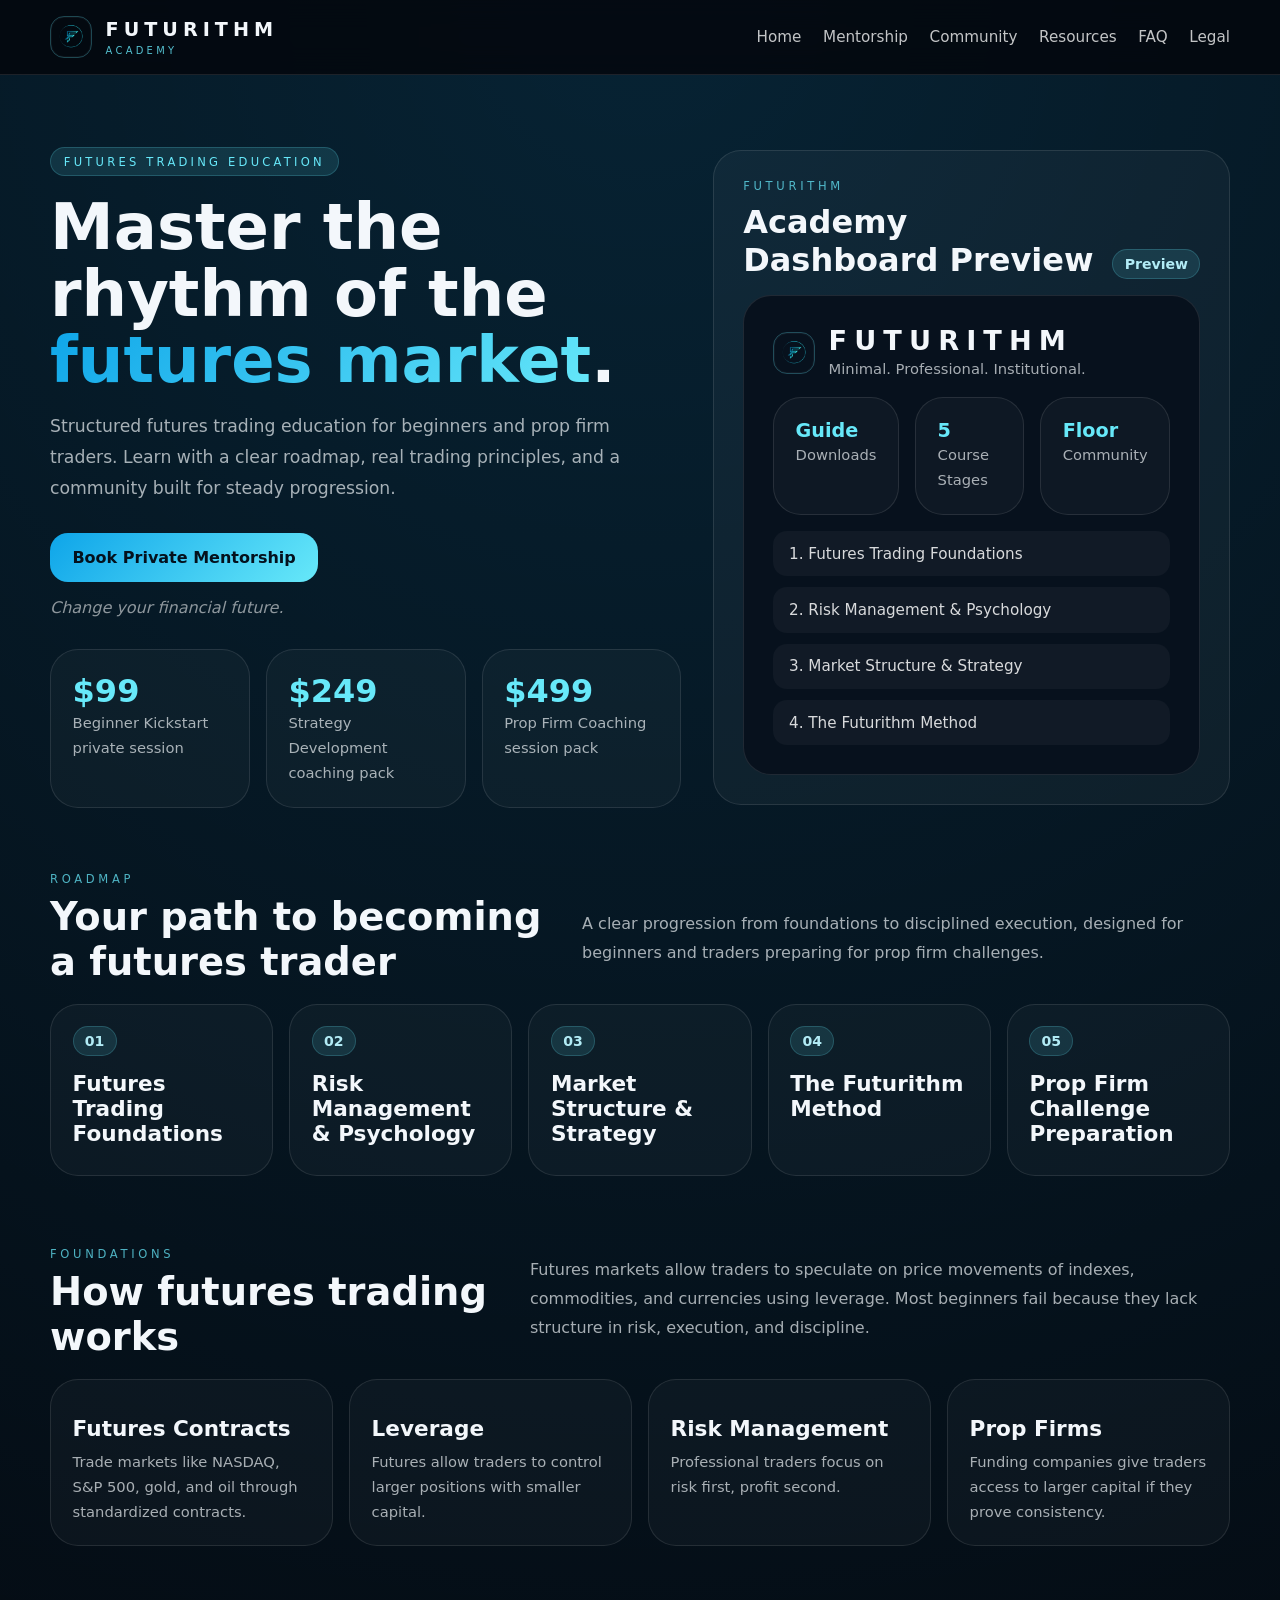
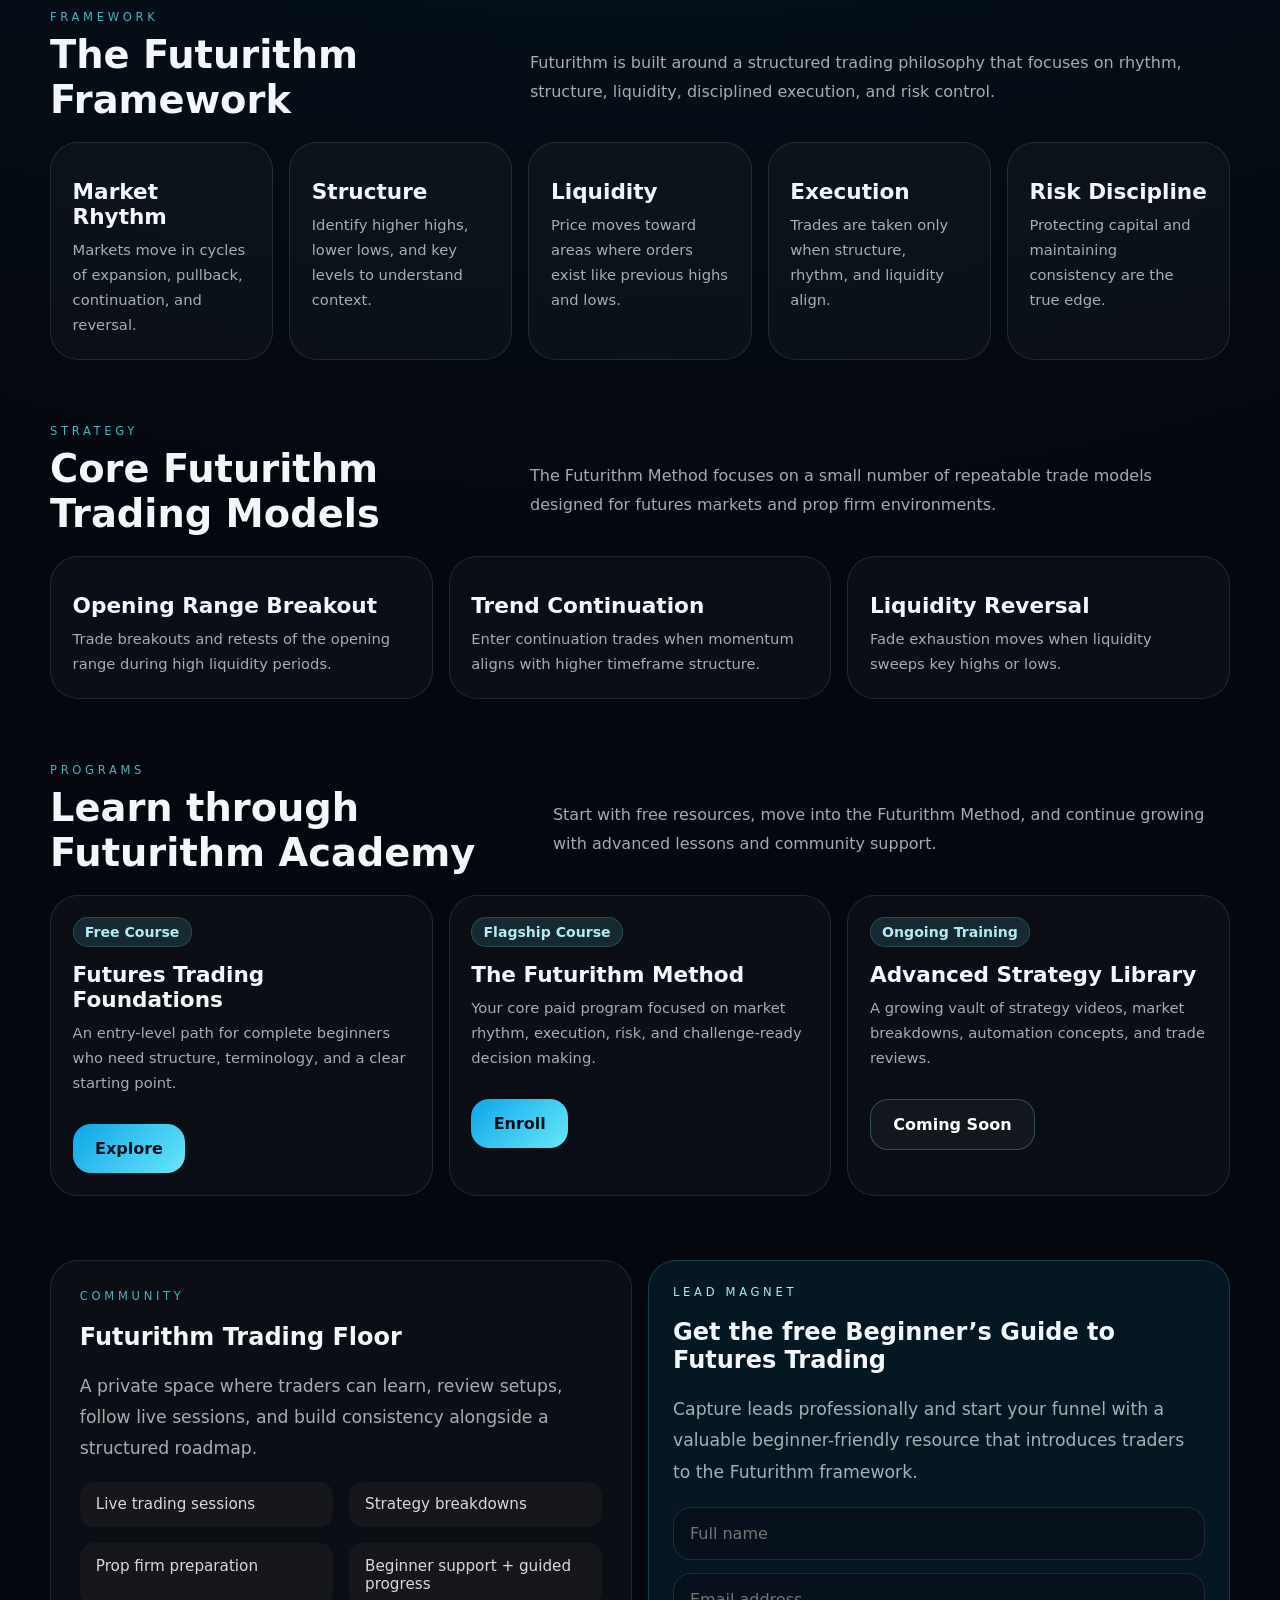
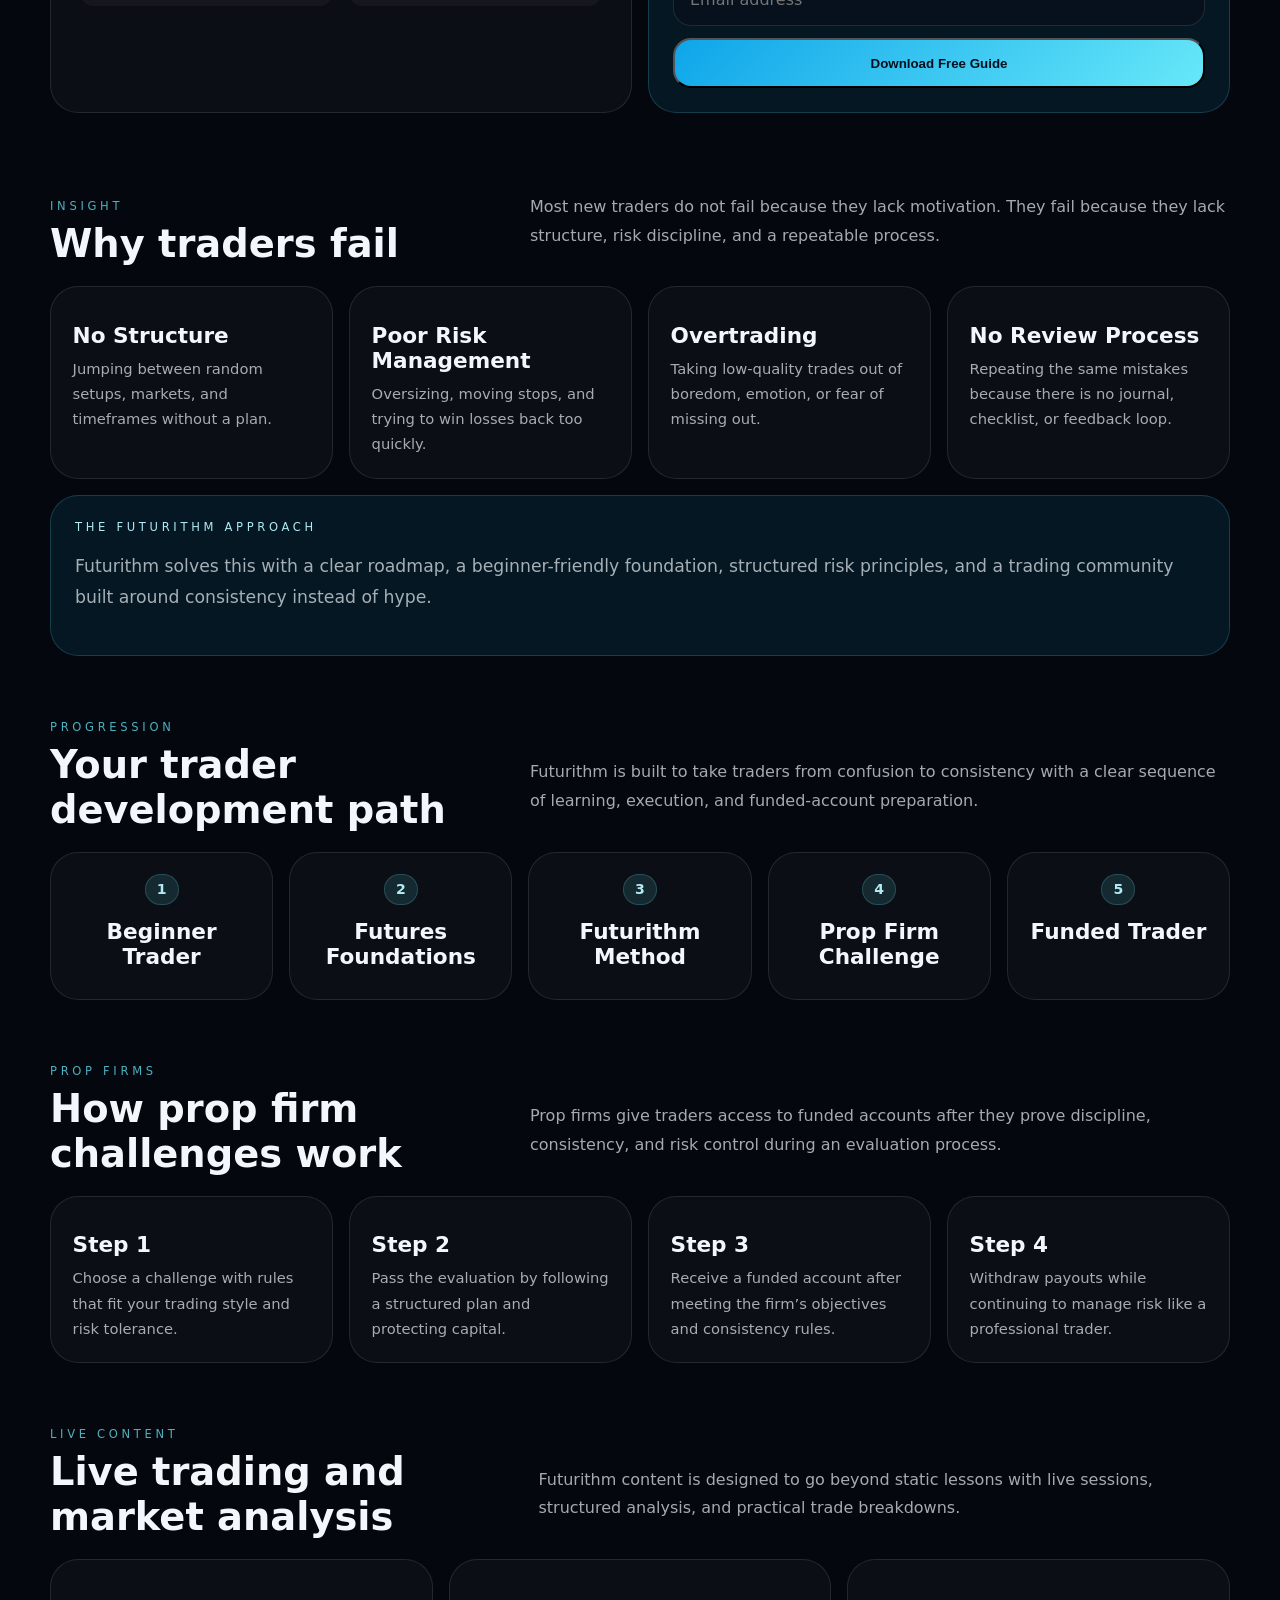
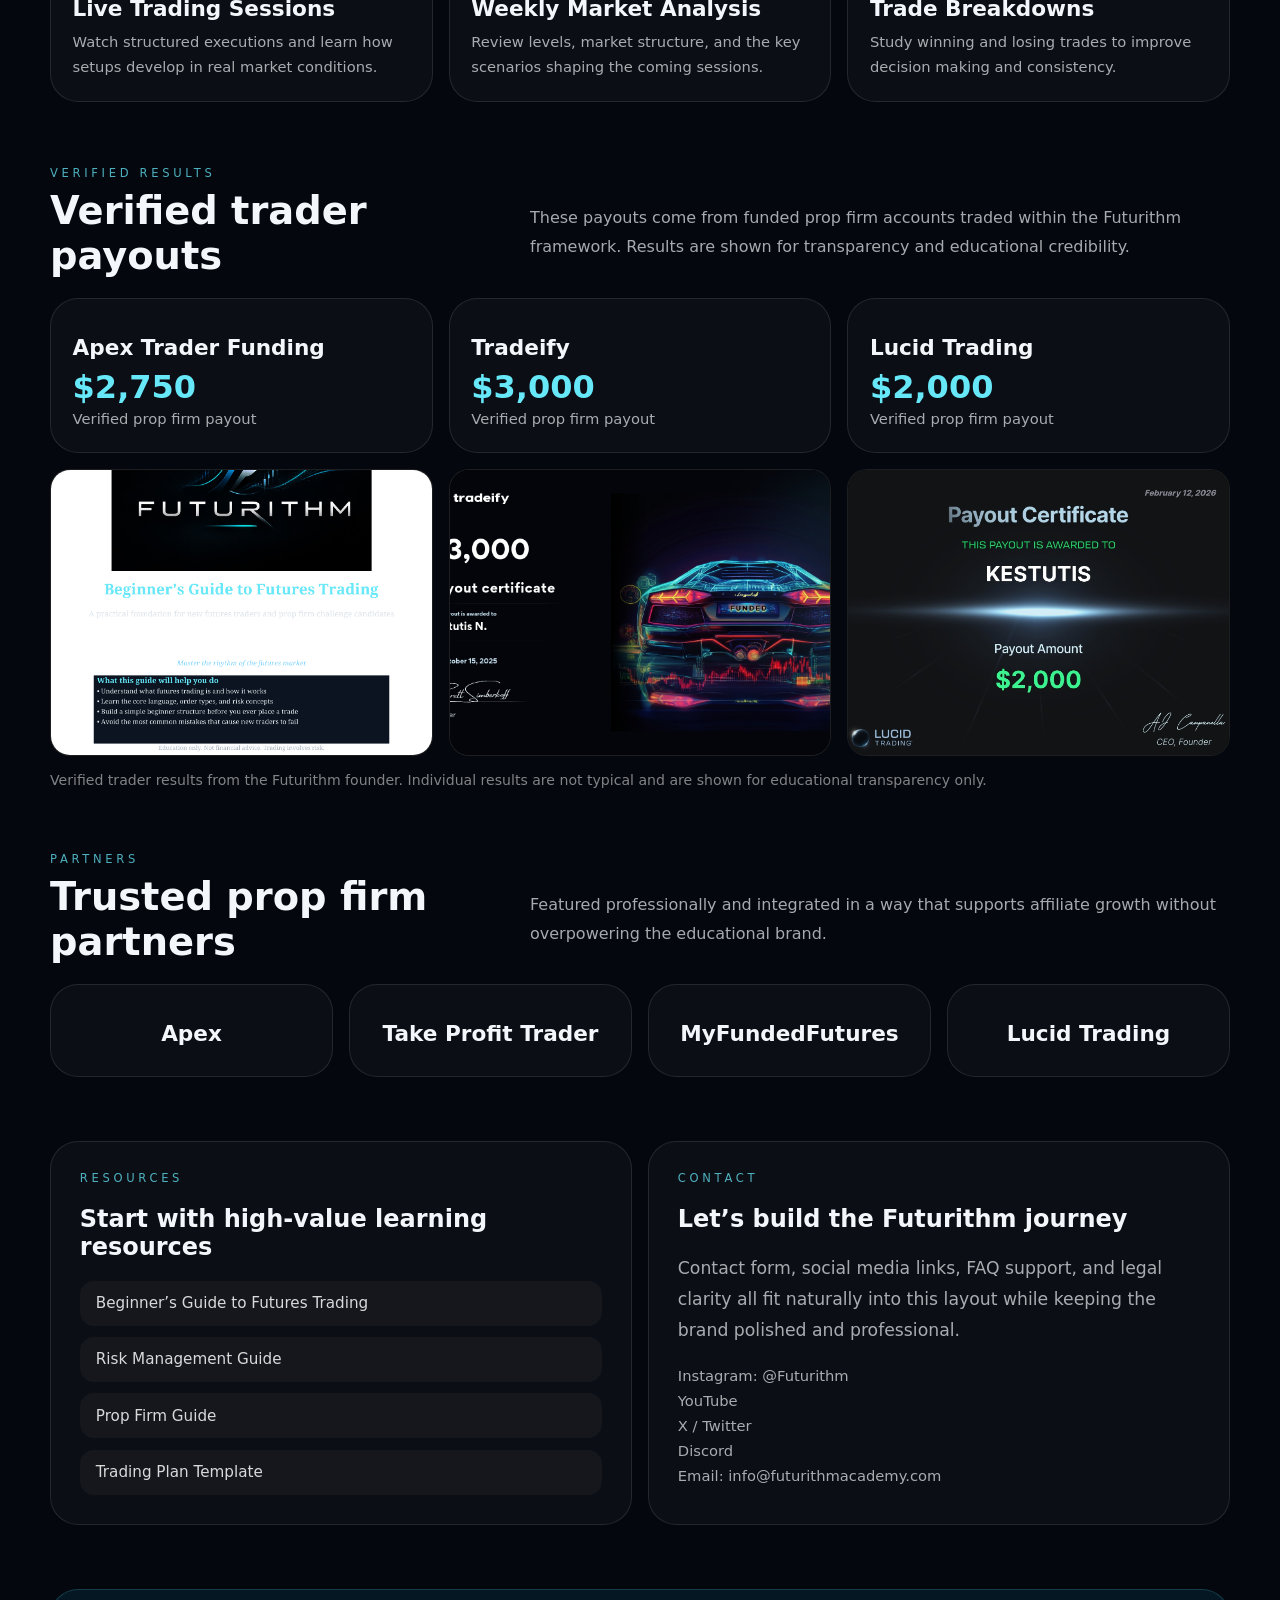
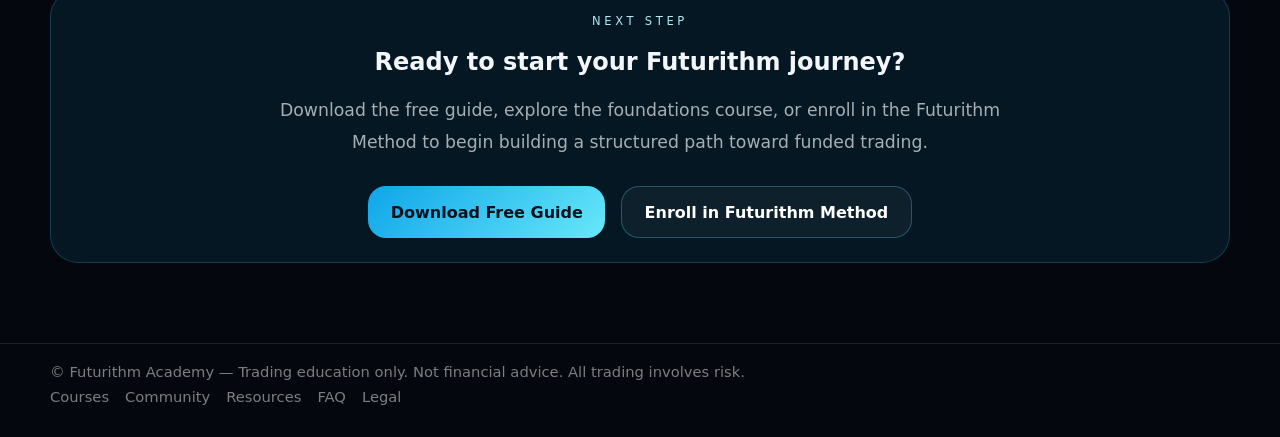
==== index.html @ 8d4c89f1 "Update index.html" ====
<!doctype html>
<html lang="en">
<head>
  <!-- Google tag (gtag.js) -->
<script async src="https://www.googletagmanager.com/gtag/js?id=G-5EB0VHD6L8"></script>
<script>
window.dataLayer = window.dataLayer || [];
function gtag(){dataLayer.push(arguments);}
gtag('js', new Date());

gtag('config', 'G-5EB0VHD6L8');
</script>
  <meta charset="UTF-8" />
  <meta name="viewport" content="width=device-width, initial-scale=1.0" />
  <title>Futurithm Academy</title>
  <meta name="description" content="Futures trading education for beginners and prop firm traders." />
  <link rel="stylesheet" href="css/styles.css" />
</head>
<body>
  <header class="site-header">
    <div class="container header-inner">
      <a class="brand" href="index.html">
        <img class="brand-mark" src="images/futurithm-logo.png" alt="Futurithm Academy logo" />
        <div>
          <div class="brand-title">FUTURITHM</div>
          <div class="brand-sub">Academy</div>
        </div>
      </a>
      <nav class="nav">
        <a href="index.html">Home</a>
        <a href="mentorship.html">Mentorship</a>
        <a href="community.html">Community</a>
        <a href="resources.html">Resources</a>
        <a href="faq.html">FAQ</a>
        <a href="legal.html">Legal</a>
      </nav>
    </div>
  </header>

  <main class="container">
    <section class="hero">
      <div>
        <div class="eyebrow">Futures Trading Education</div>
        <h1>Master the rhythm of the <span class="gradient-text">futures market</span>.</h1>
        <p>Structured futures trading education for beginners and prop firm traders. Learn with a clear roadmap, real trading principles, and a community built for steady progression.</p>
        <div class="hero-actions">
          <a class="btn btn-primary" href="mentorship.html">Book Private Mentorship</a>
        </div>
        <div class="muted-note">Change your financial future.</div>

        <div class="hero-stats">
          <div class="card"><div class="kpi">$99</div><div class="small">Beginner Kickstart private session</div></div>
          <div class="card"><div class="kpi">$249</div><div class="small">Strategy Development coaching pack</div></div>
          <div class="card"><div class="kpi">$499</div><div class="small">Prop Firm Coaching session pack</div></div>
        </div>
      </div>

      <div class="panel dashboard-card">
        <div class="section-header" style="margin-bottom:1rem;">
          <div>
            <div class="label">Futurithm</div>
            <h2 style="font-size:2rem;margin-top:.6rem;">Academy Dashboard Preview</h2>
          </div>
          <div class="pill">Preview</div>
        </div>
        <div class="panel panel-dark">
          <div class="brand" style="margin-bottom:1rem;">
            <img class="brand-mark" src="images/futurithm-logo.png" alt="Futurithm icon" />
            <div>
              <div class="brand-title" style="font-size:1.7rem;">FUTURITHM</div>
              <div class="small">Minimal. Professional. Institutional.</div>
            </div>
          </div>
          <div class="grid-3">
            <div class="card"><div class="kpi" style="font-size:1.2rem;">Guide</div><div class="small">Downloads</div></div>
            <div class="card"><div class="kpi" style="font-size:1.2rem;">5</div><div class="small">Course Stages</div></div>
            <div class="card"><div class="kpi" style="font-size:1.2rem;">Floor</div><div class="small">Community</div></div>
          </div>
          <div class="list">
            <div class="list-item">1. Futures Trading Foundations</div>
            <div class="list-item">2. Risk Management & Psychology</div>
            <div class="list-item">3. Market Structure & Strategy</div>
            <div class="list-item">4. The Futurithm Method</div>
          </div>
        </div>
      </div>
    </section>

    <section class="section">
      <div class="section-header">
        <div>
          <div class="label">Roadmap</div>
          <h2>Your path to becoming a futures trader</h2>
        </div>
        <p>A clear progression from foundations to disciplined execution, designed for beginners and traders preparing for prop firm challenges.</p>
      </div>
      <div class="grid-5">
        <div class="card"><div class="pill">01</div><div class="item-title">Futures Trading Foundations</div></div>
        <div class="card"><div class="pill">02</div><div class="item-title">Risk Management & Psychology</div></div>
        <div class="card"><div class="pill">03</div><div class="item-title">Market Structure & Strategy</div></div>
        <div class="card"><div class="pill">04</div><div class="item-title">The Futurithm Method</div></div>
        <div class="card"><div class="pill">05</div><div class="item-title">Prop Firm Challenge Preparation</div></div>
      </div>
    </section>

    <section class="section">
      <div class="section-header">
        <div><div class="label">Foundations</div><h2>How futures trading works</h2></div>
        <p>Futures markets allow traders to speculate on price movements of indexes, commodities, and currencies using leverage. Most beginners fail because they lack structure in risk, execution, and discipline.</p>
      </div>
      <div class="grid-4">
        <div class="card"><div class="item-title">Futures Contracts</div><div class="small">Trade markets like NASDAQ, S&amp;P 500, gold, and oil through standardized contracts.</div></div>
        <div class="card"><div class="item-title">Leverage</div><div class="small">Futures allow traders to control larger positions with smaller capital.</div></div>
        <div class="card"><div class="item-title">Risk Management</div><div class="small">Professional traders focus on risk first, profit second.</div></div>
        <div class="card"><div class="item-title">Prop Firms</div><div class="small">Funding companies give traders access to larger capital if they prove consistency.</div></div>
      </div>
    </section>

    <section class="section">
      <div class="section-header">
        <div><div class="label">Framework</div><h2>The Futurithm Framework</h2></div>
        <p>Futurithm is built around a structured trading philosophy that focuses on rhythm, structure, liquidity, disciplined execution, and risk control.</p>
      </div>
      <div class="grid-5">
        <div class="card"><div class="item-title">Market Rhythm</div><div class="small">Markets move in cycles of expansion, pullback, continuation, and reversal.</div></div>
        <div class="card"><div class="item-title">Structure</div><div class="small">Identify higher highs, lower lows, and key levels to understand context.</div></div>
        <div class="card"><div class="item-title">Liquidity</div><div class="small">Price moves toward areas where orders exist like previous highs and lows.</div></div>
        <div class="card"><div class="item-title">Execution</div><div class="small">Trades are taken only when structure, rhythm, and liquidity align.</div></div>
        <div class="card"><div class="item-title">Risk Discipline</div><div class="small">Protecting capital and maintaining consistency are the true edge.</div></div>
      </div>
    </section>

    <section class="section">
      <div class="section-header">
        <div><div class="label">Strategy</div><h2>Core Futurithm Trading Models</h2></div>
        <p>The Futurithm Method focuses on a small number of repeatable trade models designed for futures markets and prop firm environments.</p>
      </div>
      <div class="grid-3">
        <div class="card"><div class="item-title">Opening Range Breakout</div><div class="small">Trade breakouts and retests of the opening range during high liquidity periods.</div></div>
        <div class="card"><div class="item-title">Trend Continuation</div><div class="small">Enter continuation trades when momentum aligns with higher timeframe structure.</div></div>
        <div class="card"><div class="item-title">Liquidity Reversal</div><div class="small">Fade exhaustion moves when liquidity sweeps key highs or lows.</div></div>
      </div>
    </section>

    <section class="section">
      <div class="section-header">
        <div><div class="label">Programs</div><h2>Learn through Futurithm Academy</h2></div>
        <p>Start with free resources, move into the Futurithm Method, and continue growing with advanced lessons and community support.</p>
      </div>
      <div class="grid-3">
        <div class="card"><div class="pill">Free Course</div><div class="item-title">Futures Trading Foundations</div><div class="small">An entry-level path for complete beginners who need structure, terminology, and a clear starting point.</div><div class="button-row"><a class="btn btn-primary" href="courses.html">Explore</a></div></div>
        <div class="card"><div class="pill">Flagship Course</div><div class="item-title">The Futurithm Method</div><div class="small">Your core paid program focused on market rhythm, execution, risk, and challenge-ready decision making.</div><div class="button-row"><a class="btn btn-primary" href="courses.html#enroll">Enroll</a></div></div>
        <div class="card"><div class="pill">Ongoing Training</div><div class="item-title">Advanced Strategy Library</div><div class="small">A growing vault of strategy videos, market breakdowns, automation concepts, and trade reviews.</div><div class="button-row"><a class="btn btn-secondary" href="courses.html">Coming Soon</a></div></div>
      </div>
    </section>

    <section class="section">
      <div class="grid-2">
        <div class="panel">
          <div class="label">Community</div>
          <h2>Futurithm Trading Floor</h2>
          <p class="section-lead">A private space where traders can learn, review setups, follow live sessions, and build consistency alongside a structured roadmap.</p>
          <div class="grid-2">
            <div class="list-item">Live trading sessions</div>
            <div class="list-item">Strategy breakdowns</div>
            <div class="list-item">Prop firm preparation</div>
            <div class="list-item">Beginner support + guided progress</div>
          </div>
        </div>
        <div class="split-highlight" id="free-guide">
          <div class="label" style="color:rgba(186,246,255,.95)">Lead Magnet</div>
          <h2>Get the free Beginner’s Guide to Futures Trading</h2>
          <p class="section-lead">Capture leads professionally and start your funnel with a valuable beginner-friendly resource that introduces traders to the Futurithm framework.</p>
          <form class="form" name="free-guide" method="POST" data-netlify="true" action="thank-you.html">
            <input type="hidden" name="form-name" value="free-guide" />
            <input class="input" type="text" name="fullName" placeholder="Full name" required />
            <input class="input" type="email" name="email" placeholder="Email address" required />
            <button class="btn btn-primary" type="submit">Download Free Guide</button>
          </form>
        </div>
      </div>
    </section>

    <section class="section">
      <div class="section-header">
        <div><div class="label">Insight</div><h2>Why traders fail</h2></div>
        <p>Most new traders do not fail because they lack motivation. They fail because they lack structure, risk discipline, and a repeatable process.</p>
      </div>
      <div class="grid-4">
        <div class="card"><div class="item-title">No Structure</div><div class="small">Jumping between random setups, markets, and timeframes without a plan.</div></div>
        <div class="card"><div class="item-title">Poor Risk Management</div><div class="small">Oversizing, moving stops, and trying to win losses back too quickly.</div></div>
        <div class="card"><div class="item-title">Overtrading</div><div class="small">Taking low-quality trades out of boredom, emotion, or fear of missing out.</div></div>
        <div class="card"><div class="item-title">No Review Process</div><div class="small">Repeating the same mistakes because there is no journal, checklist, or feedback loop.</div></div>
      </div>
      <div class="split-highlight" style="margin-top:1rem;">
        <div class="label" style="color:rgba(186,246,255,.95)">The Futurithm Approach</div>
        <p class="section-lead">Futurithm solves this with a clear roadmap, a beginner-friendly foundation, structured risk principles, and a trading community built around consistency instead of hype.</p>
      </div>
    </section>

    <section class="section">
      <div class="section-header">
        <div><div class="label">Progression</div><h2>Your trader development path</h2></div>
        <p>Futurithm is built to take traders from confusion to consistency with a clear sequence of learning, execution, and funded-account preparation.</p>
      </div>
      <div class="grid-5">
        <div class="card center"><div class="pill">1</div><div class="item-title">Beginner Trader</div></div>
        <div class="card center"><div class="pill">2</div><div class="item-title">Futures Foundations</div></div>
        <div class="card center"><div class="pill">3</div><div class="item-title">Futurithm Method</div></div>
        <div class="card center"><div class="pill">4</div><div class="item-title">Prop Firm Challenge</div></div>
        <div class="card center"><div class="pill">5</div><div class="item-title">Funded Trader</div></div>
      </div>
    </section>

    <section class="section">
      <div class="section-header">
        <div><div class="label">Prop Firms</div><h2>How prop firm challenges work</h2></div>
        <p>Prop firms give traders access to funded accounts after they prove discipline, consistency, and risk control during an evaluation process.</p>
      </div>
      <div class="grid-4">
        <div class="card"><div class="item-title">Step 1</div><div class="small">Choose a challenge with rules that fit your trading style and risk tolerance.</div></div>
        <div class="card"><div class="item-title">Step 2</div><div class="small">Pass the evaluation by following a structured plan and protecting capital.</div></div>
        <div class="card"><div class="item-title">Step 3</div><div class="small">Receive a funded account after meeting the firm’s objectives and consistency rules.</div></div>
        <div class="card"><div class="item-title">Step 4</div><div class="small">Withdraw payouts while continuing to manage risk like a professional trader.</div></div>
      </div>
    </section>

    <section class="section">
      <div class="section-header">
        <div><div class="label">Live Content</div><h2>Live trading and market analysis</h2></div>
        <p>Futurithm content is designed to go beyond static lessons with live sessions, structured analysis, and practical trade breakdowns.</p>
      </div>
      <div class="grid-3">
        <div class="card"><div class="item-title">Live Trading Sessions</div><div class="small">Watch structured executions and learn how setups develop in real market conditions.</div></div>
        <div class="card"><div class="item-title">Weekly Market Analysis</div><div class="small">Review levels, market structure, and the key scenarios shaping the coming sessions.</div></div>
        <div class="card"><div class="item-title">Trade Breakdowns</div><div class="small">Study winning and losing trades to improve decision making and consistency.</div></div>
      </div>
    </section>

    <section class="section">
      <div class="section-header">
        <div><div class="label">Verified Results</div><h2>Verified trader payouts</h2></div>
        <p>These payouts come from funded prop firm accounts traded within the Futurithm framework. Results are shown for transparency and educational credibility.</p>
      </div>
      <div class="grid-3">
        <div class="card"><div class="item-title">Apex Trader Funding</div><div class="kpi">$2,750</div><div class="small">Verified prop firm payout</div></div>
        <div class="card"><div class="item-title">Tradeify</div><div class="kpi">$3,000</div><div class="small">Verified prop firm payout</div></div>
        <div class="card"><div class="item-title">Lucid Trading</div><div class="kpi">$2,000</div><div class="small">Verified prop firm payout</div></div>
      </div>
      <div class="payout-gallery">
        <img src="images/payouts/apex-2750.png" alt="Apex payout certificate" />
        <img src="images/payouts/tradeify-3000.png" alt="Tradeify payout certificate" />
        <img src="images/payouts/lucid-2000-a.jpg" alt="Lucid payout certificate" />
      </div>
      <div class="notice">Verified trader results from the Futurithm founder. Individual results are not typical and are shown for educational transparency only.</div>
    </section>

    <section class="section">
      <div class="section-header">
        <div><div class="label">Partners</div><h2>Trusted prop firm partners</h2></div>
        <p>Featured professionally and integrated in a way that supports affiliate growth without overpowering the educational brand.</p>
      </div>
      <div class="grid-4">
        <div class="card center"><div class="item-title">Apex</div></div>
        <div class="card center"><div class="item-title">Take Profit Trader</div></div>
        <div class="card center"><div class="item-title">MyFundedFutures</div></div>
        <div class="card center"><div class="item-title">Lucid Trading</div></div>
      </div>
    </section>

    <section class="section">
      <div class="grid-2">
        <div class="panel">
          <div class="label">Resources</div>
          <h2>Start with high-value learning resources</h2>
          <div class="list">
            <a class="list-item" href="downloads/Futurithm_Beginners_Guide.pdf" target="_blank">Beginner’s Guide to Futures Trading</a>
            <div class="list-item">Risk Management Guide</div>
            <div class="list-item">Prop Firm Guide</div>
            <div class="list-item">Trading Plan Template</div>
          </div>
        </div>
        <div class="panel" id="contact">
          <div class="label">Contact</div>
          <h2>Let’s build the Futurithm journey</h2>
          <p class="section-lead">Contact form, social media links, FAQ support, and legal clarity all fit naturally into this layout while keeping the brand polished and professional.</p>
          <div class="small">Instagram: @Futurithm</div>
          <div class="small">YouTube</div>
          <div class="small">X / Twitter</div>
          <div class="small">Discord</div>
          <div class="small">Email: <a href="mailto:info@futurithmacademy.com">info@futurithmacademy.com</a></div>
        </div>
      </div>
    </section>

    <section class="section">
      <div class="split-highlight center">
        <div class="label" style="color:rgba(186,246,255,.95)">Next Step</div>
        <h2>Ready to start your Futurithm journey?</h2>
        <p class="section-lead" style="max-width:760px;margin:0.8rem auto 0;">Download the free guide, explore the foundations course, or enroll in the Futurithm Method to begin building a structured path toward funded trading.</p>
        <div class="button-row" style="justify-content:center;">
          <a class="btn btn-primary" href="#free-guide">Download Free Guide</a>
          <a class="btn btn-secondary" href="courses.html#enroll">Enroll in Futurithm Method</a>
        </div>
      </div>
    </section>
  </main>

  <footer class="footer">
    <div class="container">
      <div>© Futurithm Academy — Trading education only. Not financial advice. All trading involves risk.</div>
      <div class="footer-links">
        <a href="courses.html">Courses</a>
        <a href="community.html">Community</a>
        <a href="resources.html">Resources</a>
        <a href="faq.html">FAQ</a>
        <a href="legal.html">Legal</a>
      </div>
    </div>
  </footer>
</body>
</html>
---- css/styles.css ----
:root {
  --bg: #04070d;
  --panel: #0a0f18;
  --panel-2: #07111d;
  --text: #f3f7fb;
  --muted: rgba(243, 247, 251, 0.68);
  --line: rgba(255,255,255,0.1);
  --cyan: #67e8f9;
  --blue: #0ea5e9;
  --cyan-soft: rgba(103,232,249,0.12);
  --gradient: linear-gradient(135deg, #0ea5e9, #67e8f9);
  --max: 1180px;
}
* { box-sizing: border-box; }
html { scroll-behavior: smooth; }
body {
  margin: 0;
  font-family: Inter, ui-sans-serif, system-ui, -apple-system, BlinkMacSystemFont, "Segoe UI", sans-serif;
  background: radial-gradient(circle at top, rgba(21,181,255,0.16), transparent 32%), var(--bg);
  color: var(--text);
}
a { color: inherit; text-decoration: none; }
img { max-width: 100%; display: block; }
.container { width: min(var(--max), calc(100% - 2rem)); margin: 0 auto; }
.site-header {
  position: sticky; top: 0; z-index: 50;
  border-bottom: 1px solid var(--line);
  backdrop-filter: blur(14px);
  background: rgba(4,7,13,0.84);
}
.header-inner {
  display: flex; justify-content: space-between; align-items: center;
  padding: 1rem 0;
  gap: 1rem;
}
.brand { display: flex; align-items: center; gap: 0.85rem; }
.brand-mark {
  width: 42px; height: 42px; border-radius: 14px; object-fit: cover;
  border: 1px solid rgba(103,232,249,0.28);
  box-shadow: 0 0 0 1px rgba(255,255,255,0.04) inset;
}
.brand-title { font-size: 1.2rem; font-weight: 800; letter-spacing: 0.26em; }
.brand-sub { font-size: 0.62rem; color: rgba(103,232,249,0.82); text-transform: uppercase; letter-spacing: 0.33em; margin-top: 0.2rem; }
.nav { display: flex; gap: 1.35rem; flex-wrap: wrap; }
.nav a { color: rgba(255,255,255,0.76); font-size: 0.95rem; }
.nav a:hover { color: white; }
.hero {
  display: grid; grid-template-columns: 1.1fr 0.9fr; gap: 2rem;
  align-items: center; padding: 4.5rem 0 3rem;
}
.eyebrow {
  display: inline-flex; padding: 0.42rem 0.8rem; border-radius: 999px;
  border: 1px solid rgba(103,232,249,0.2);
  background: var(--cyan-soft); color: var(--cyan);
  font-size: 0.72rem; text-transform: uppercase; letter-spacing: 0.28em;
}
.hero h1, .page-hero h1 { font-size: clamp(2.5rem, 5vw, 4.5rem); line-height: 1.04; margin: 1.1rem 0 0.9rem; }
.hero p, .page-hero p, .section-lead { color: var(--muted); font-size: 1.08rem; line-height: 1.8; }
.gradient-text { background: var(--gradient); -webkit-background-clip: text; background-clip: text; color: transparent; }
.hero-actions, .cta-row, .button-row { display: flex; gap: 1rem; flex-wrap: wrap; margin-top: 1.8rem; }
.btn {
  display: inline-flex; align-items: center; justify-content: center;
  padding: 0.95rem 1.4rem; border-radius: 18px; font-weight: 700;
  transition: transform .18s ease, border-color .18s ease, background .18s ease;
}
.btn:hover { transform: translateY(-1px); }
.btn-primary { background: var(--gradient); color: #04111d; }
.btn-secondary { border: 1px solid rgba(103,232,249,0.28); background: rgba(255,255,255,0.04); color: white; }
.muted-note { margin-top: 1rem; color: rgba(255,255,255,0.55); font-style: italic; }
.hero-stats, .three-grid, .card-grid, .grid-2, .grid-3, .grid-4, .grid-5 { display: grid; gap: 1rem; }
.hero-stats { grid-template-columns: repeat(3, 1fr); margin-top: 2rem; }
.panel, .card, .info-box {
  border: 1px solid var(--line); background: rgba(255,255,255,0.03);
  border-radius: 28px;
}
.card, .info-box { padding: 1.35rem; }
.panel { padding: 1.8rem; }
.dashboard-card { background: rgba(255,255,255,0.04); }
.panel-dark { background: var(--panel-2); }
.label { font-size: 0.72rem; text-transform: uppercase; letter-spacing: 0.32em; color: rgba(103,232,249,0.75); }
.section { padding: 1rem 0 3rem; }
.section-header { display: flex; gap: 1rem; align-items: end; justify-content: space-between; margin-bottom: 1.25rem; }
.section-header h2 { margin: 0.5rem 0 0; font-size: clamp(2rem, 3vw, 3rem); }
.section-header p { max-width: 700px; color: var(--muted); line-height: 1.8; }
.grid-2 { grid-template-columns: repeat(2, 1fr); }
.grid-3 { grid-template-columns: repeat(3, 1fr); }
.grid-4 { grid-template-columns: repeat(4, 1fr); }
.grid-5 { grid-template-columns: repeat(5, 1fr); }
.price-badge, .pill {
  display: inline-flex; border-radius: 999px; padding: 0.38rem 0.7rem;
  border: 1px solid rgba(103,232,249,0.2); background: rgba(103,232,249,0.12);
  color: rgba(186, 246, 255, 0.95); font-weight: 700; font-size: 0.88rem;
}
.item-title { font-size: 1.35rem; font-weight: 700; margin: 0.9rem 0 0.5rem; }
.small { font-size: 0.92rem; color: var(--muted); line-height: 1.7; }
.list { display: grid; gap: 0.7rem; margin-top: 1rem; }
.list-item {
  padding: 0.85rem 1rem; border-radius: 14px; background: rgba(255,255,255,0.04);
  color: rgba(255,255,255,0.84); font-size: 0.95rem;
}
.split-highlight {
  border: 1px solid rgba(103,232,249,0.18); background: rgba(14,165,233,0.10);
  border-radius: 28px; padding: 1.5rem;
}
.form {
  display: grid; gap: 0.8rem; margin-top: 1.2rem;
}
.input, .textarea {
  width: 100%; border: 1px solid var(--line); border-radius: 18px;
  background: var(--panel-2); color: white; padding: 1rem 1rem;
  font: inherit;
}
.textarea { min-height: 150px; resize: vertical; }
.kpi { font-size: 2rem; font-weight: 800; color: var(--cyan); }
.center { text-align: center; }
.payout-gallery { display: grid; grid-template-columns: repeat(3, 1fr); gap: 1rem; margin-top: 1rem; }
.payout-gallery img { width: 100%; border-radius: 20px; border: 1px solid var(--line); background: #020407; aspect-ratio: 4/3; object-fit: cover; }
.footer {
  border-top: 1px solid var(--line); padding: 1.2rem 0 2rem; margin-top: 2rem;
  color: rgba(255,255,255,0.48); font-size: 0.92rem;
}
.footer-links { display: flex; gap: 1rem; flex-wrap: wrap; margin-top: 0.5rem; }
.page-hero { padding: 4rem 0 2.2rem; display: grid; grid-template-columns: 1.05fr 0.95fr; gap: 2rem; align-items: center; }
.notice { color: rgba(255,255,255,0.5); font-size: 0.88rem; margin-top: 1rem; }
.table-like { display: grid; gap: 0.75rem; margin-top: 1rem; }
.row { display: flex; justify-content: space-between; gap: 1rem; background: var(--panel-2); border-radius: 14px; padding: 0.9rem 1rem; }
.row code { color: var(--cyan); }
@media (max-width: 980px) {
  .hero, .page-hero { grid-template-columns: 1fr; }
  .grid-5, .grid-4, .grid-3, .grid-2, .hero-stats, .payout-gallery { grid-template-columns: 1fr 1fr; }
  .section-header { flex-direction: column; align-items: start; }
}
@media (max-width: 700px) {
  .nav { display: none; }
  .grid-5, .grid-4, .grid-3, .grid-2, .hero-stats, .payout-gallery { grid-template-columns: 1fr; }
  .container { width: min(var(--max), calc(100% - 1.2rem)); }
  .header-inner { padding: 0.85rem 0; }
  .hero, .page-hero { padding-top: 3rem; }
}
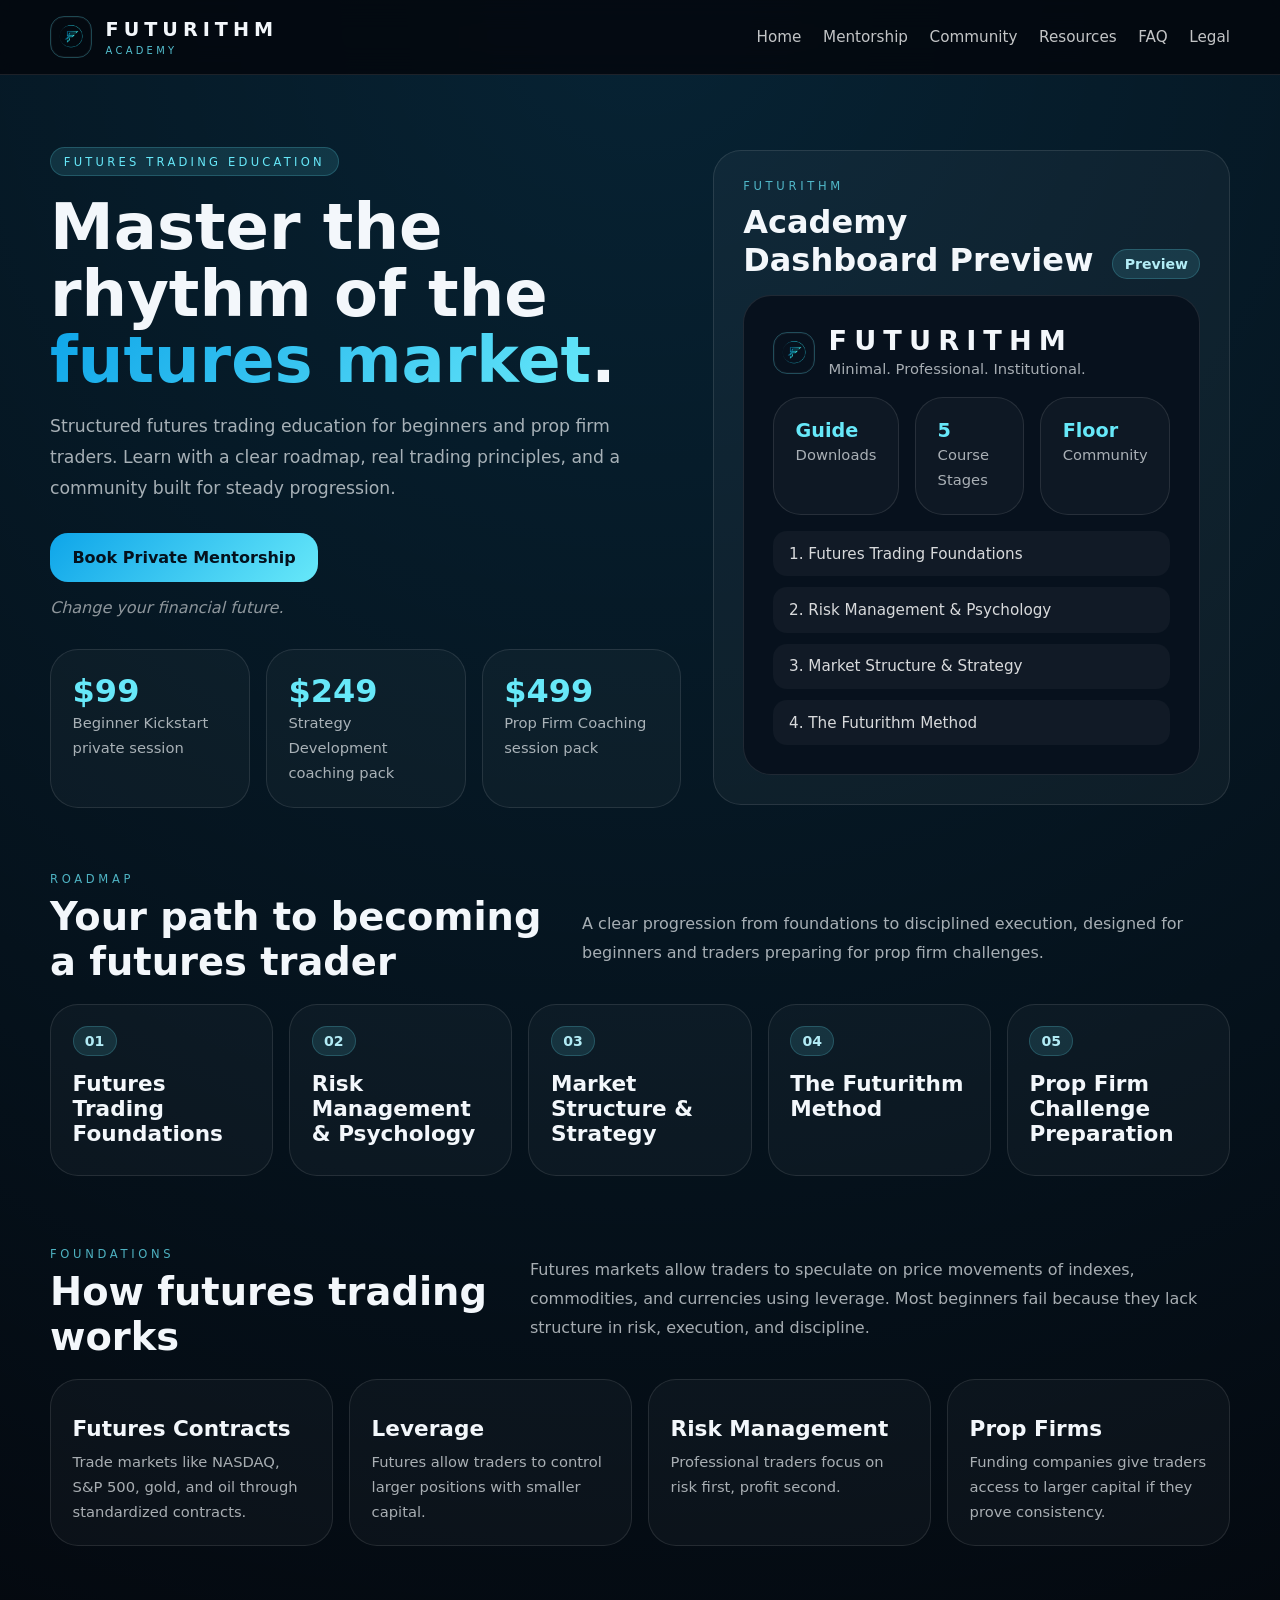
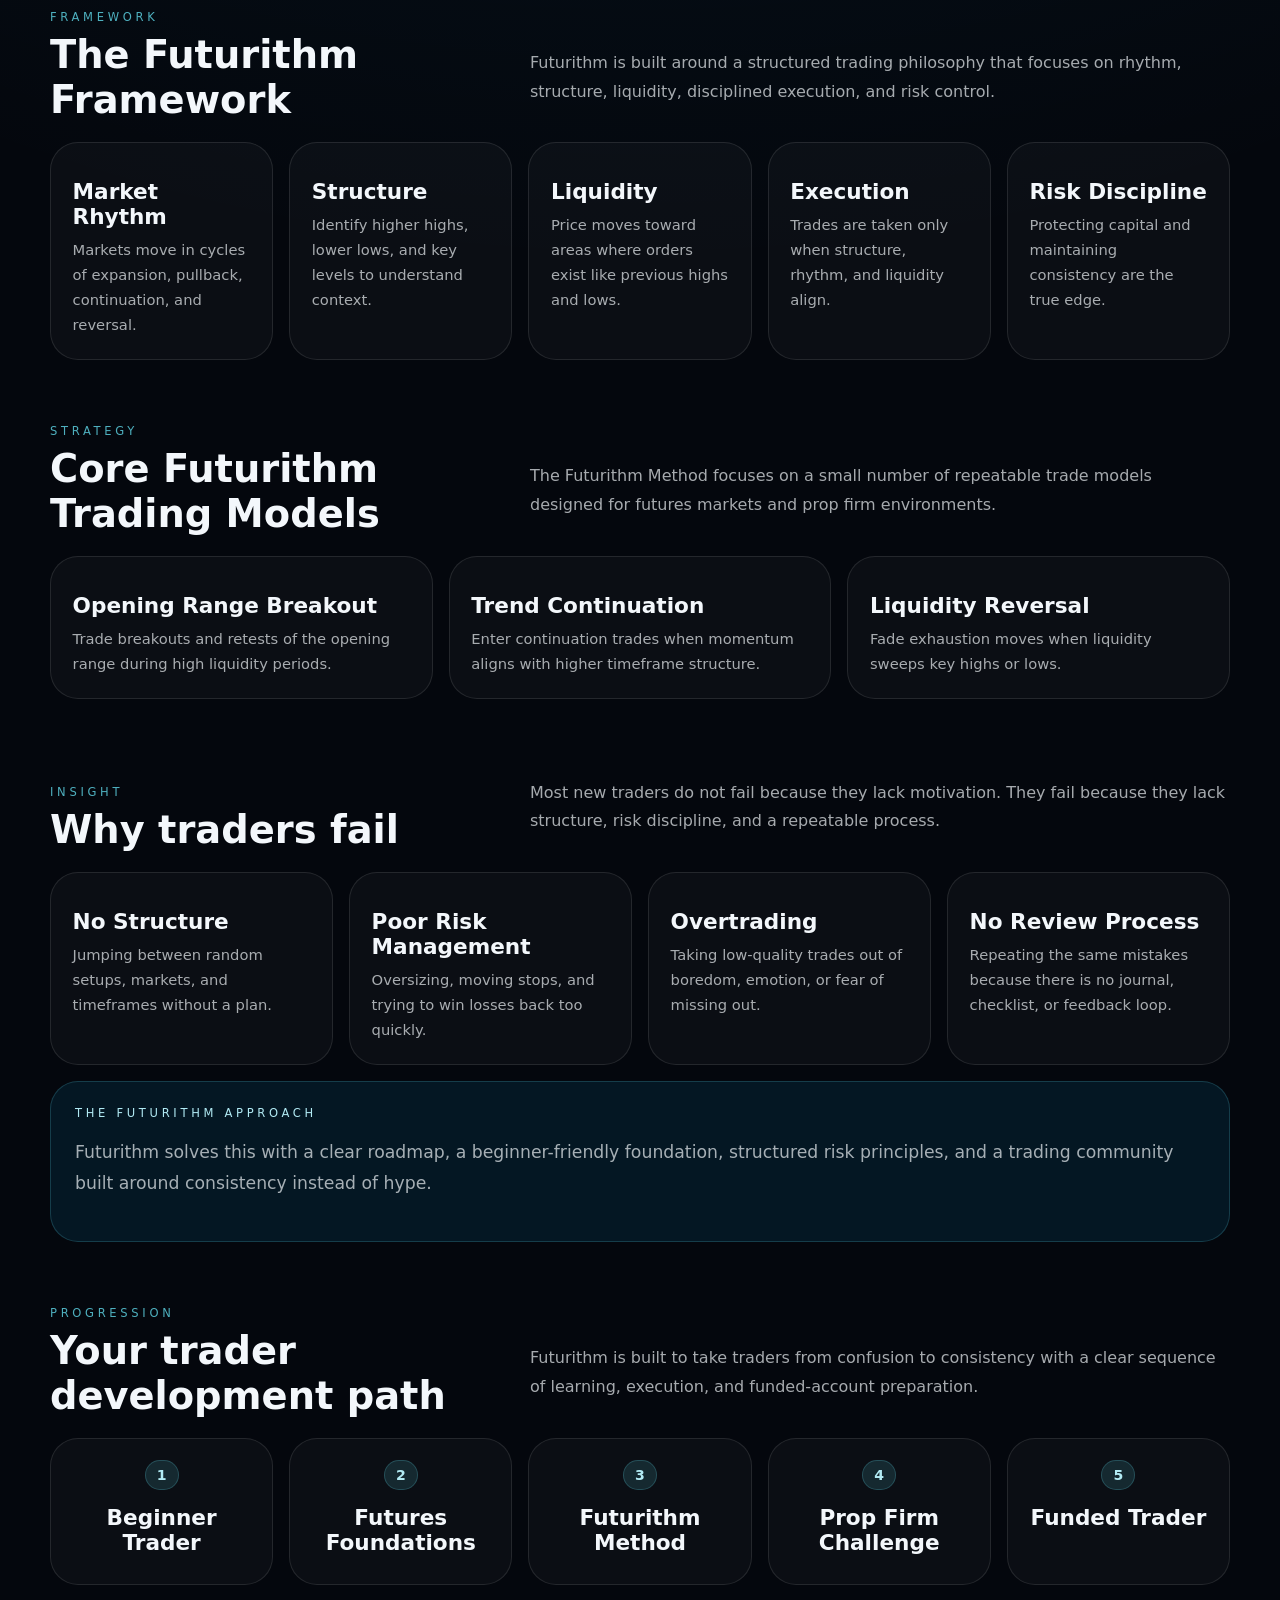
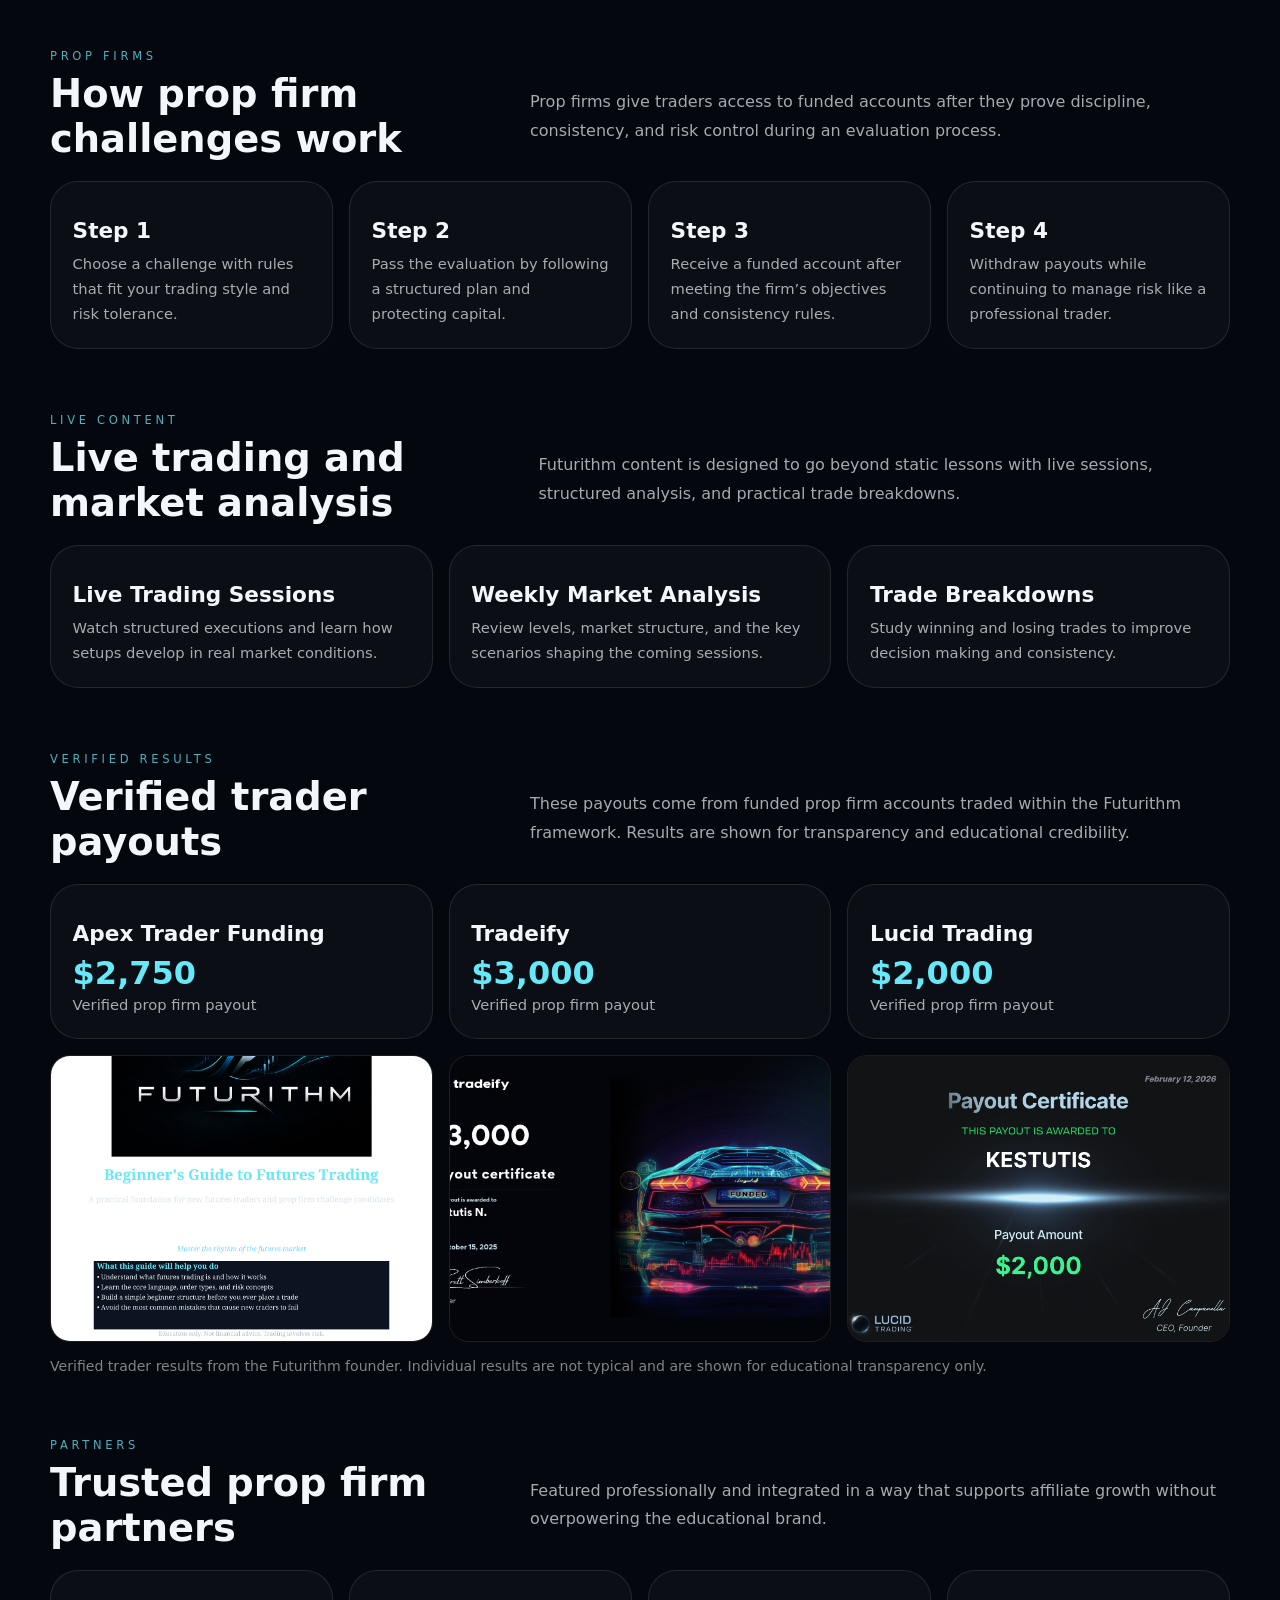
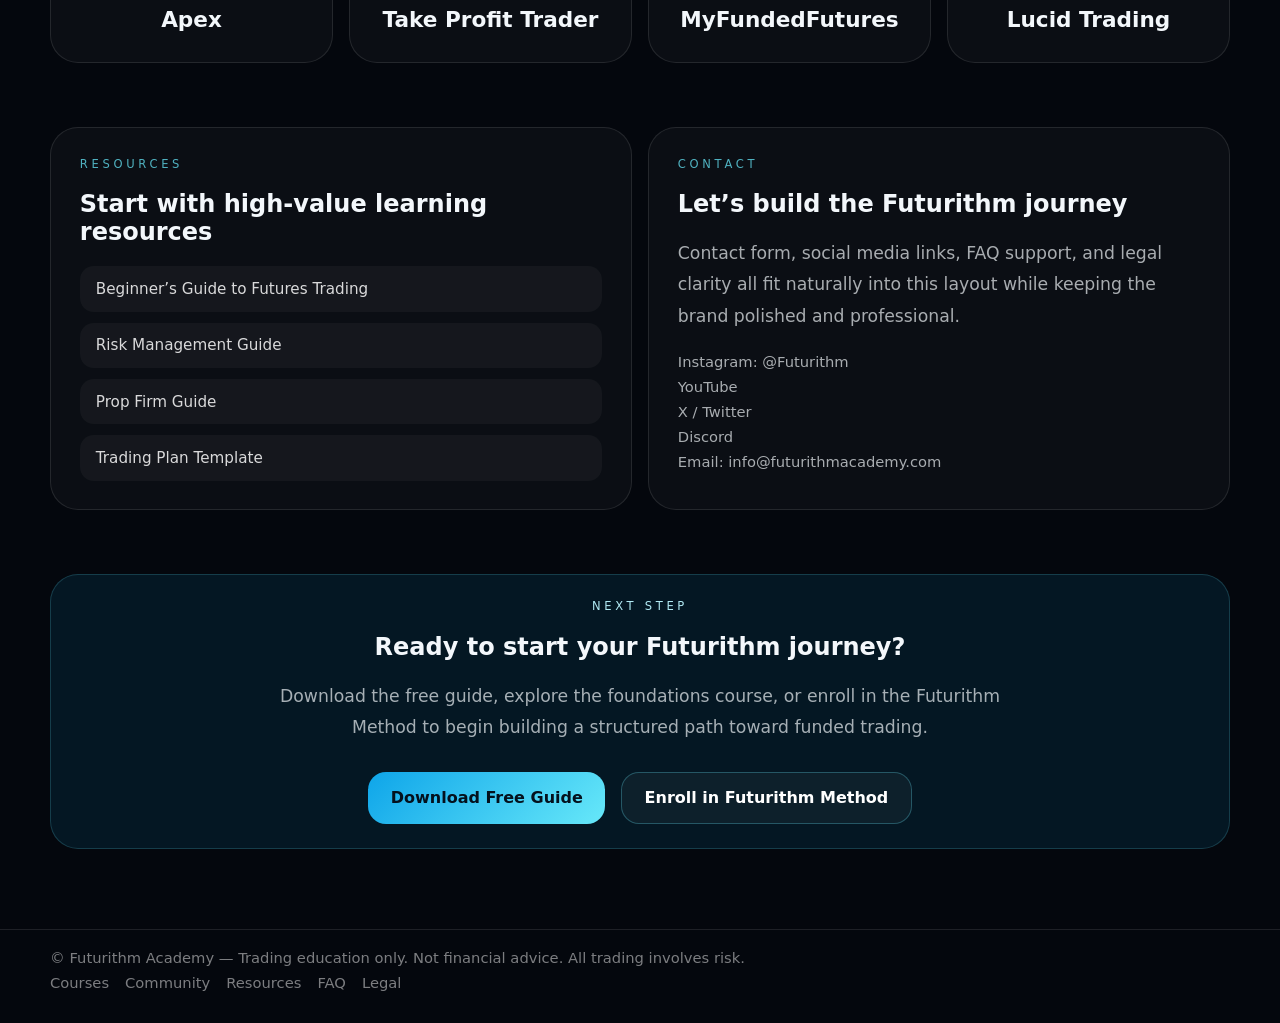
==== commit 602f7825: "Update index.html" ====
--- a/index.html
+++ b/index.html
@@ -141,46 +141,7 @@
         <div class="card"><div class="item-title">Liquidity Reversal</div><div class="small">Fade exhaustion moves when liquidity sweeps key highs or lows.</div></div>
       </div>
     </section>
-
-    <section class="section">
-      <div class="section-header">
-        <div><div class="label">Programs</div><h2>Learn through Futurithm Academy</h2></div>
-        <p>Start with free resources, move into the Futurithm Method, and continue growing with advanced lessons and community support.</p>
-      </div>
-      <div class="grid-3">
-        <div class="card"><div class="pill">Free Course</div><div class="item-title">Futures Trading Foundations</div><div class="small">An entry-level path for complete beginners who need structure, terminology, and a clear starting point.</div><div class="button-row"><a class="btn btn-primary" href="courses.html">Explore</a></div></div>
-        <div class="card"><div class="pill">Flagship Course</div><div class="item-title">The Futurithm Method</div><div class="small">Your core paid program focused on market rhythm, execution, risk, and challenge-ready decision making.</div><div class="button-row"><a class="btn btn-primary" href="courses.html#enroll">Enroll</a></div></div>
-        <div class="card"><div class="pill">Ongoing Training</div><div class="item-title">Advanced Strategy Library</div><div class="small">A growing vault of strategy videos, market breakdowns, automation concepts, and trade reviews.</div><div class="button-row"><a class="btn btn-secondary" href="courses.html">Coming Soon</a></div></div>
-      </div>
-    </section>
-
-    <section class="section">
-      <div class="grid-2">
-        <div class="panel">
-          <div class="label">Community</div>
-          <h2>Futurithm Trading Floor</h2>
-          <p class="section-lead">A private space where traders can learn, review setups, follow live sessions, and build consistency alongside a structured roadmap.</p>
-          <div class="grid-2">
-            <div class="list-item">Live trading sessions</div>
-            <div class="list-item">Strategy breakdowns</div>
-            <div class="list-item">Prop firm preparation</div>
-            <div class="list-item">Beginner support + guided progress</div>
-          </div>
-        </div>
-        <div class="split-highlight" id="free-guide">
-          <div class="label" style="color:rgba(186,246,255,.95)">Lead Magnet</div>
-          <h2>Get the free Beginner’s Guide to Futures Trading</h2>
-          <p class="section-lead">Capture leads professionally and start your funnel with a valuable beginner-friendly resource that introduces traders to the Futurithm framework.</p>
-          <form class="form" name="free-guide" method="POST" data-netlify="true" action="thank-you.html">
-            <input type="hidden" name="form-name" value="free-guide" />
-            <input class="input" type="text" name="fullName" placeholder="Full name" required />
-            <input class="input" type="email" name="email" placeholder="Email address" required />
-            <button class="btn btn-primary" type="submit">Download Free Guide</button>
-          </form>
-        </div>
-      </div>
-    </section>
-
+    
     <section class="section">
       <div class="section-header">
         <div><div class="label">Insight</div><h2>Why traders fail</h2></div>
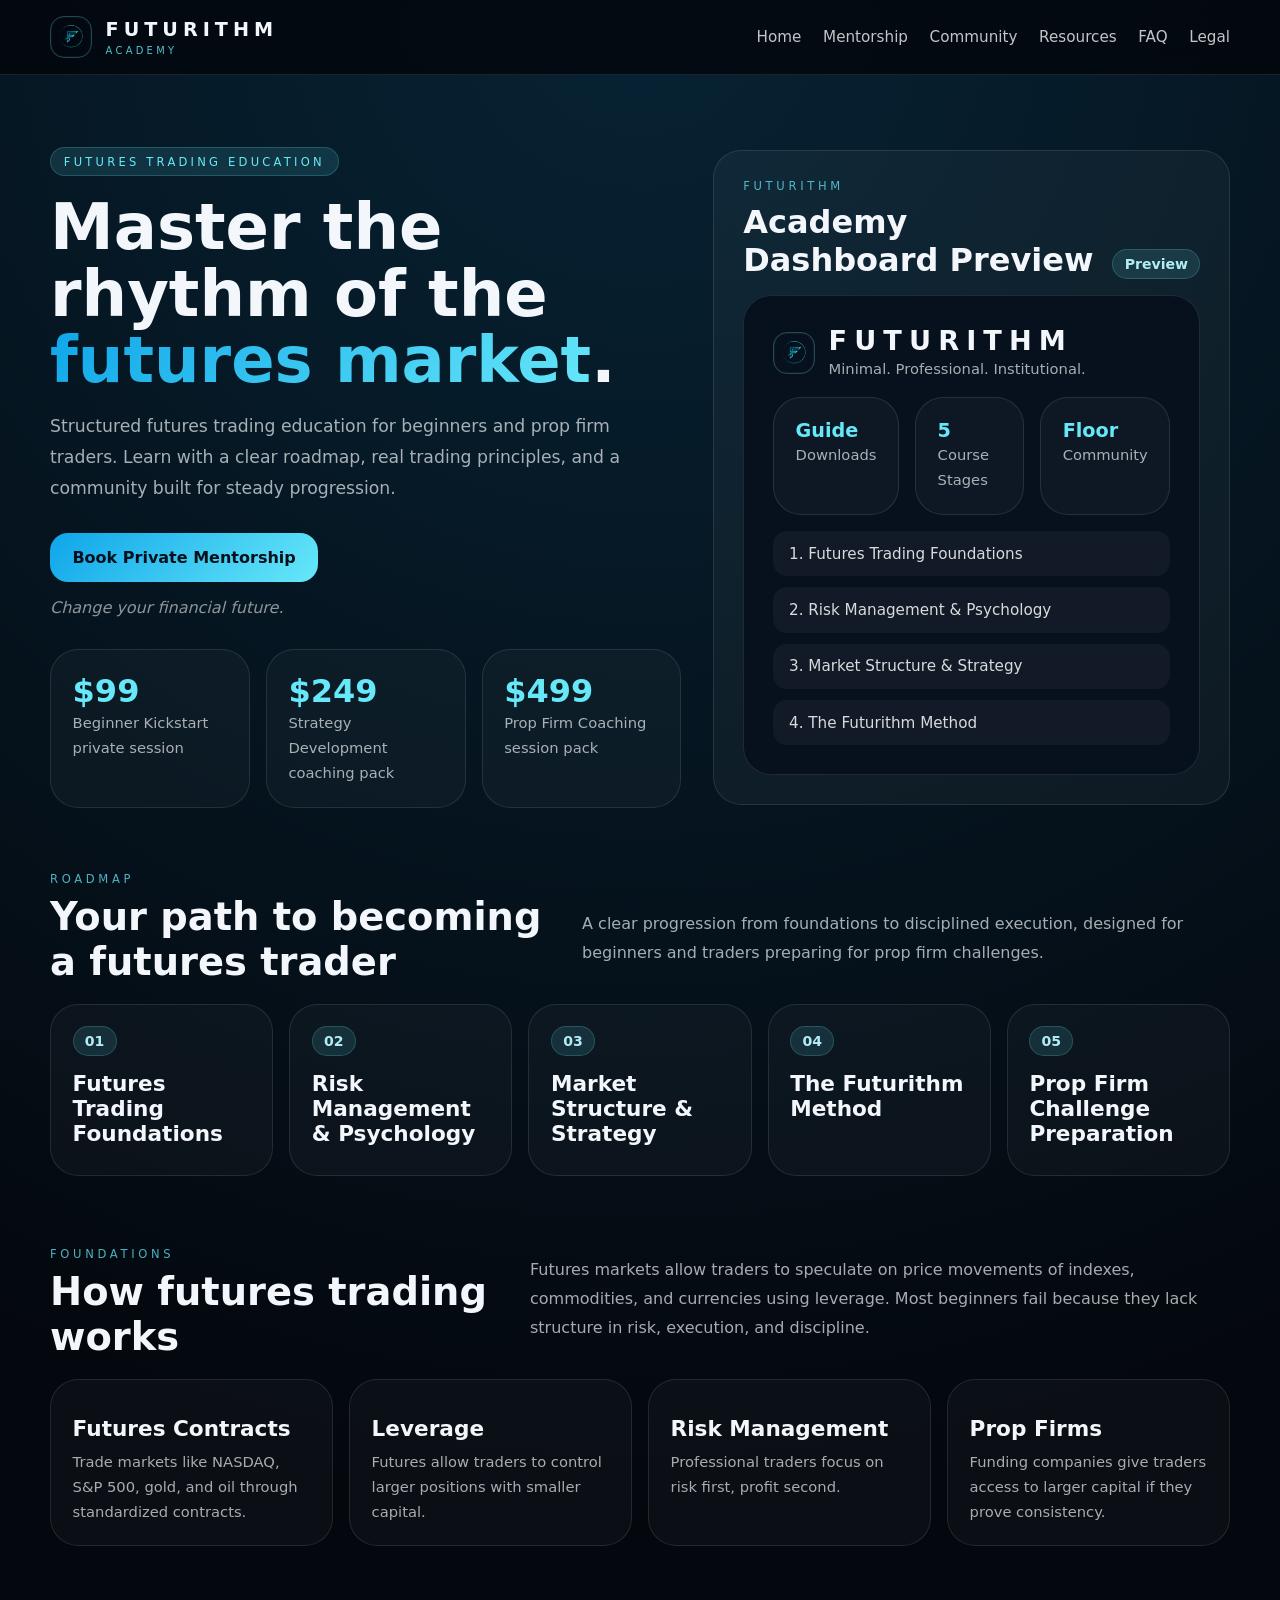
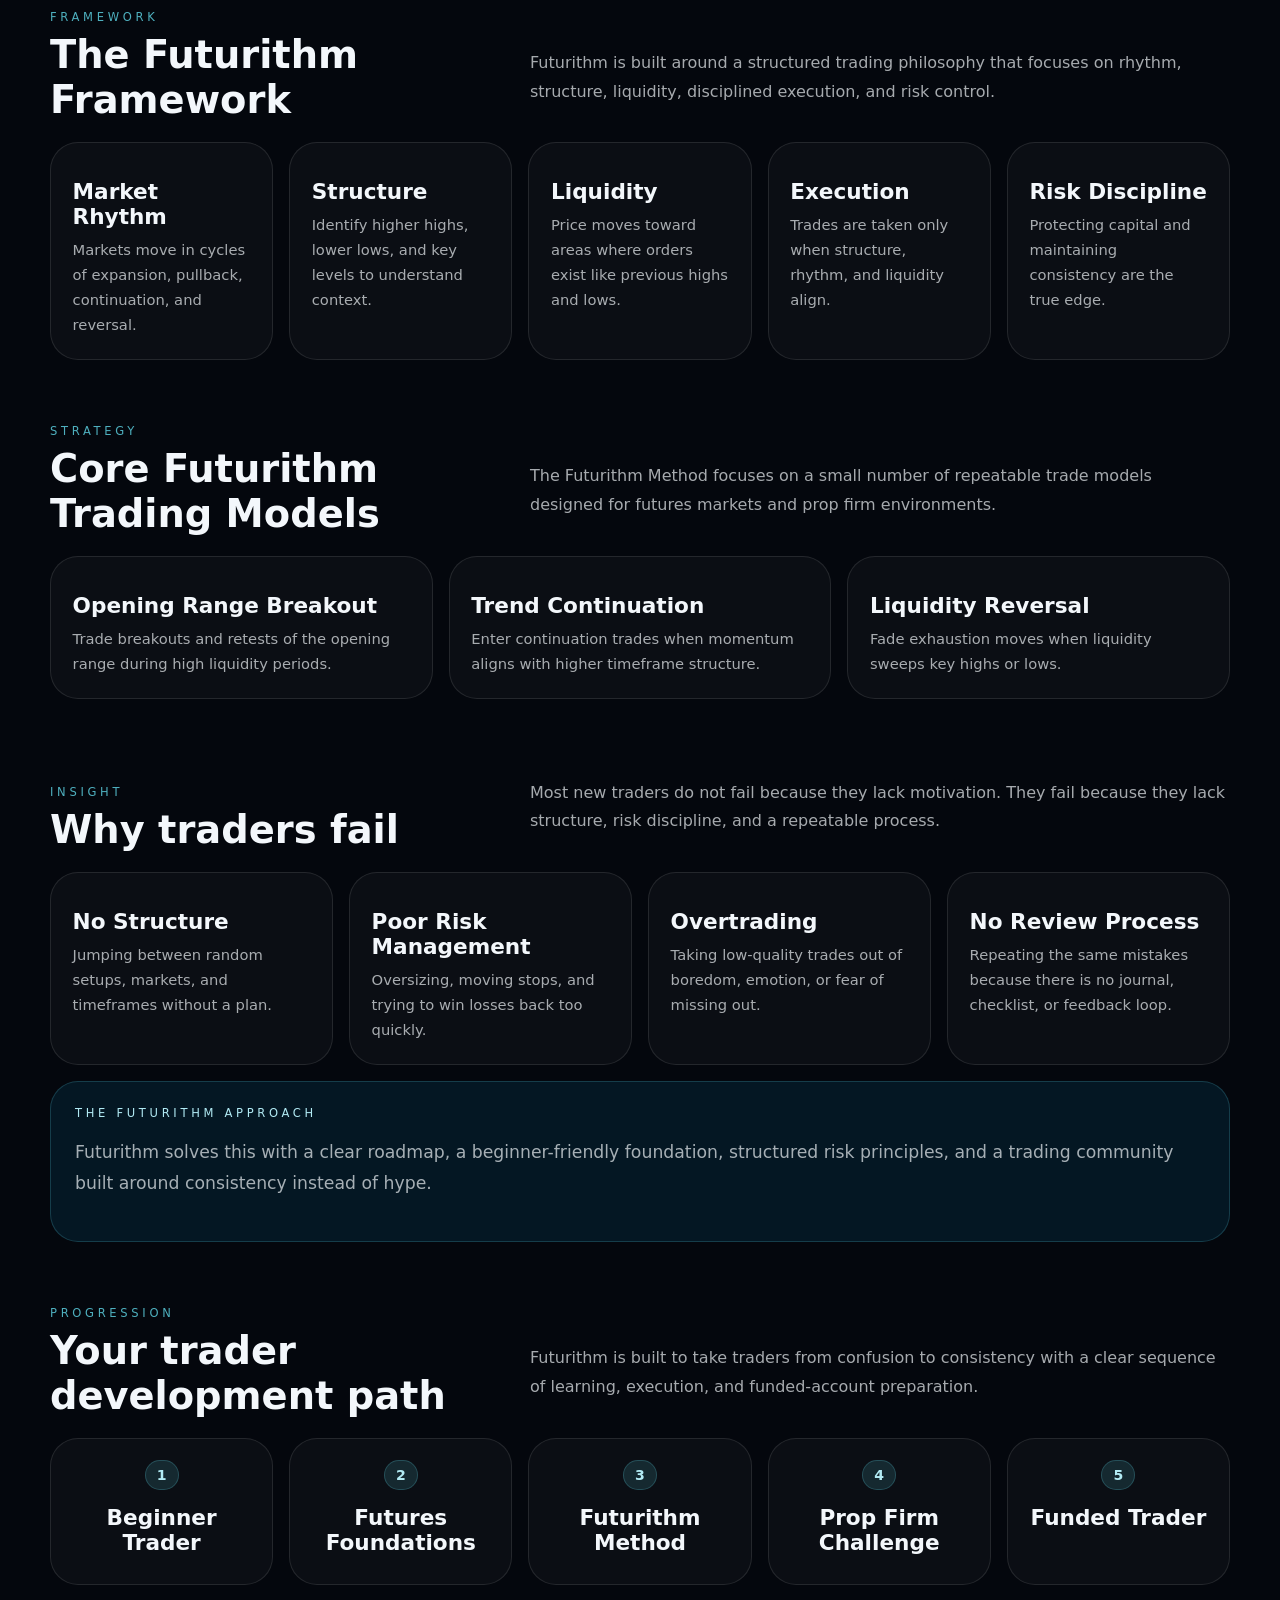
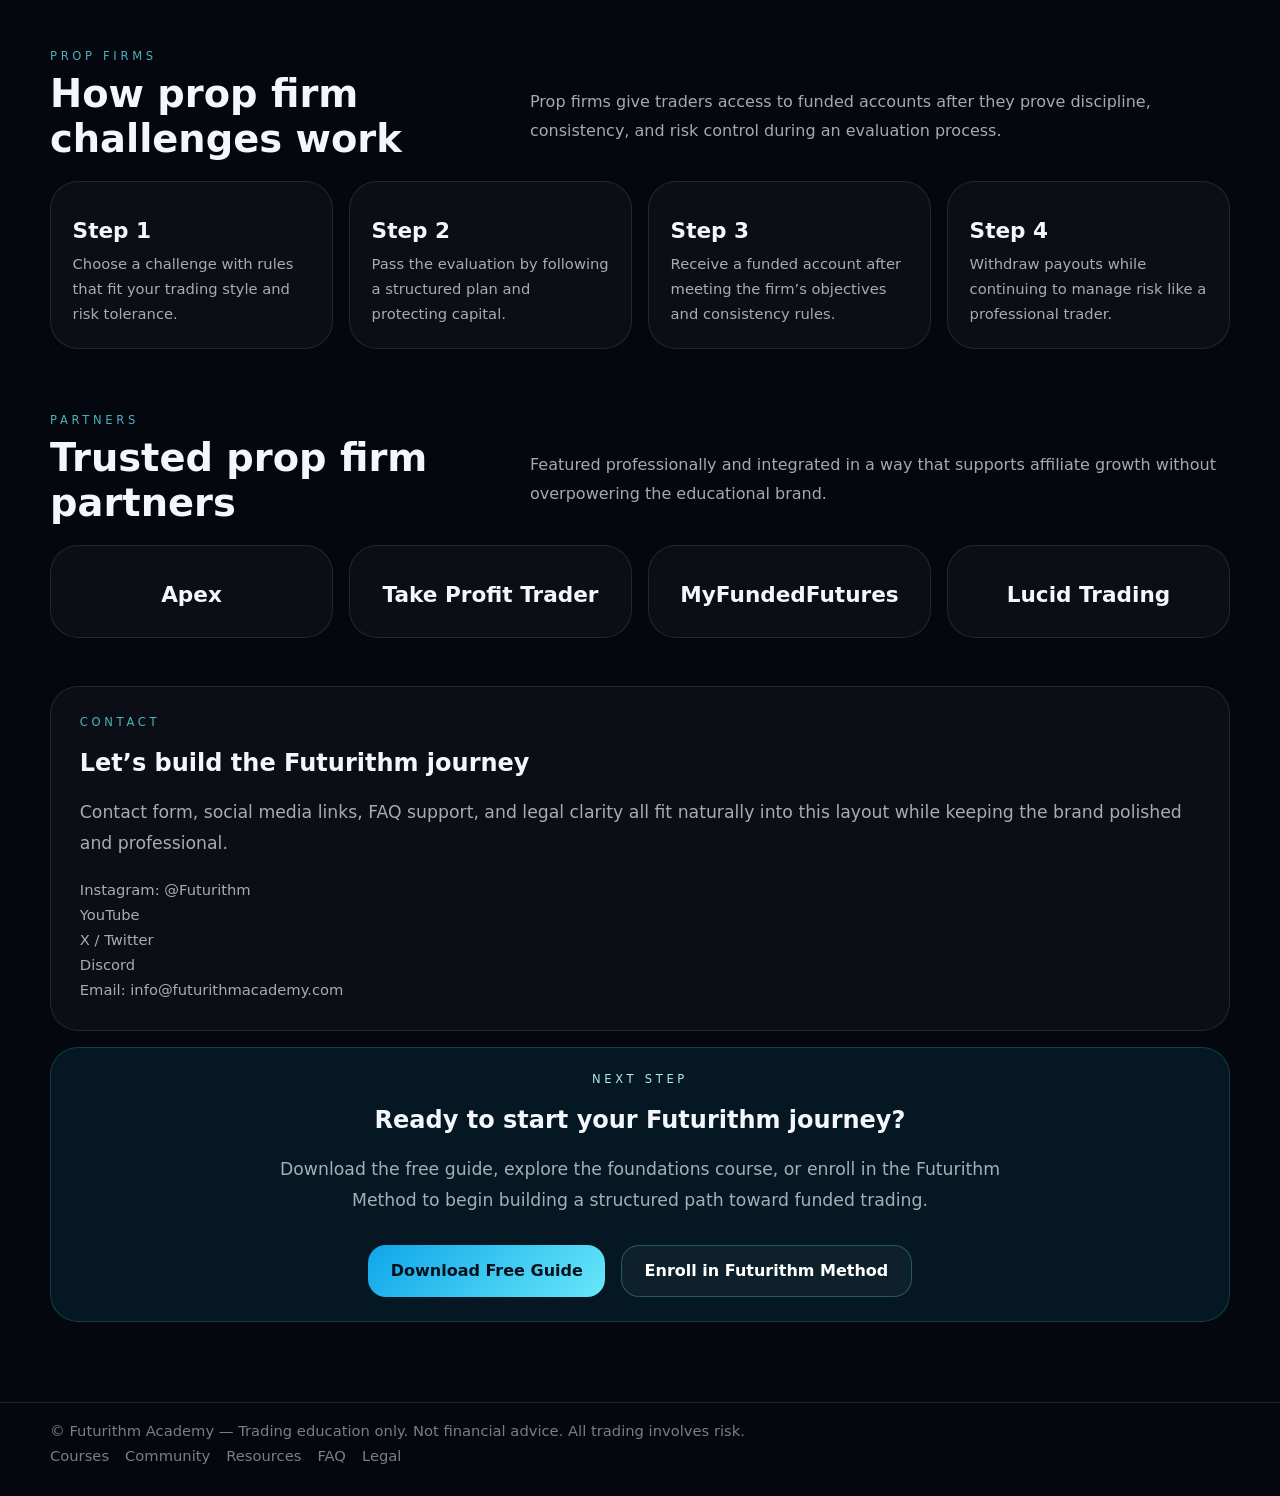
==== commit 59946c0d: "Update index.html" ====
--- a/index.html
+++ b/index.html
@@ -188,36 +188,6 @@
 
     <section class="section">
       <div class="section-header">
-        <div><div class="label">Live Content</div><h2>Live trading and market analysis</h2></div>
-        <p>Futurithm content is designed to go beyond static lessons with live sessions, structured analysis, and practical trade breakdowns.</p>
-      </div>
-      <div class="grid-3">
-        <div class="card"><div class="item-title">Live Trading Sessions</div><div class="small">Watch structured executions and learn how setups develop in real market conditions.</div></div>
-        <div class="card"><div class="item-title">Weekly Market Analysis</div><div class="small">Review levels, market structure, and the key scenarios shaping the coming sessions.</div></div>
-        <div class="card"><div class="item-title">Trade Breakdowns</div><div class="small">Study winning and losing trades to improve decision making and consistency.</div></div>
-      </div>
-    </section>
-
-    <section class="section">
-      <div class="section-header">
-        <div><div class="label">Verified Results</div><h2>Verified trader payouts</h2></div>
-        <p>These payouts come from funded prop firm accounts traded within the Futurithm framework. Results are shown for transparency and educational credibility.</p>
-      </div>
-      <div class="grid-3">
-        <div class="card"><div class="item-title">Apex Trader Funding</div><div class="kpi">$2,750</div><div class="small">Verified prop firm payout</div></div>
-        <div class="card"><div class="item-title">Tradeify</div><div class="kpi">$3,000</div><div class="small">Verified prop firm payout</div></div>
-        <div class="card"><div class="item-title">Lucid Trading</div><div class="kpi">$2,000</div><div class="small">Verified prop firm payout</div></div>
-      </div>
-      <div class="payout-gallery">
-        <img src="images/payouts/apex-2750.png" alt="Apex payout certificate" />
-        <img src="images/payouts/tradeify-3000.png" alt="Tradeify payout certificate" />
-        <img src="images/payouts/lucid-2000-a.jpg" alt="Lucid payout certificate" />
-      </div>
-      <div class="notice">Verified trader results from the Futurithm founder. Individual results are not typical and are shown for educational transparency only.</div>
-    </section>
-
-    <section class="section">
-      <div class="section-header">
         <div><div class="label">Partners</div><h2>Trusted prop firm partners</h2></div>
         <p>Featured professionally and integrated in a way that supports affiliate growth without overpowering the educational brand.</p>
       </div>
@@ -229,18 +199,6 @@
       </div>
     </section>
 
-    <section class="section">
-      <div class="grid-2">
-        <div class="panel">
-          <div class="label">Resources</div>
-          <h2>Start with high-value learning resources</h2>
-          <div class="list">
-            <a class="list-item" href="downloads/Futurithm_Beginners_Guide.pdf" target="_blank">Beginner’s Guide to Futures Trading</a>
-            <div class="list-item">Risk Management Guide</div>
-            <div class="list-item">Prop Firm Guide</div>
-            <div class="list-item">Trading Plan Template</div>
-          </div>
-        </div>
         <div class="panel" id="contact">
           <div class="label">Contact</div>
           <h2>Let’s build the Futurithm journey</h2>
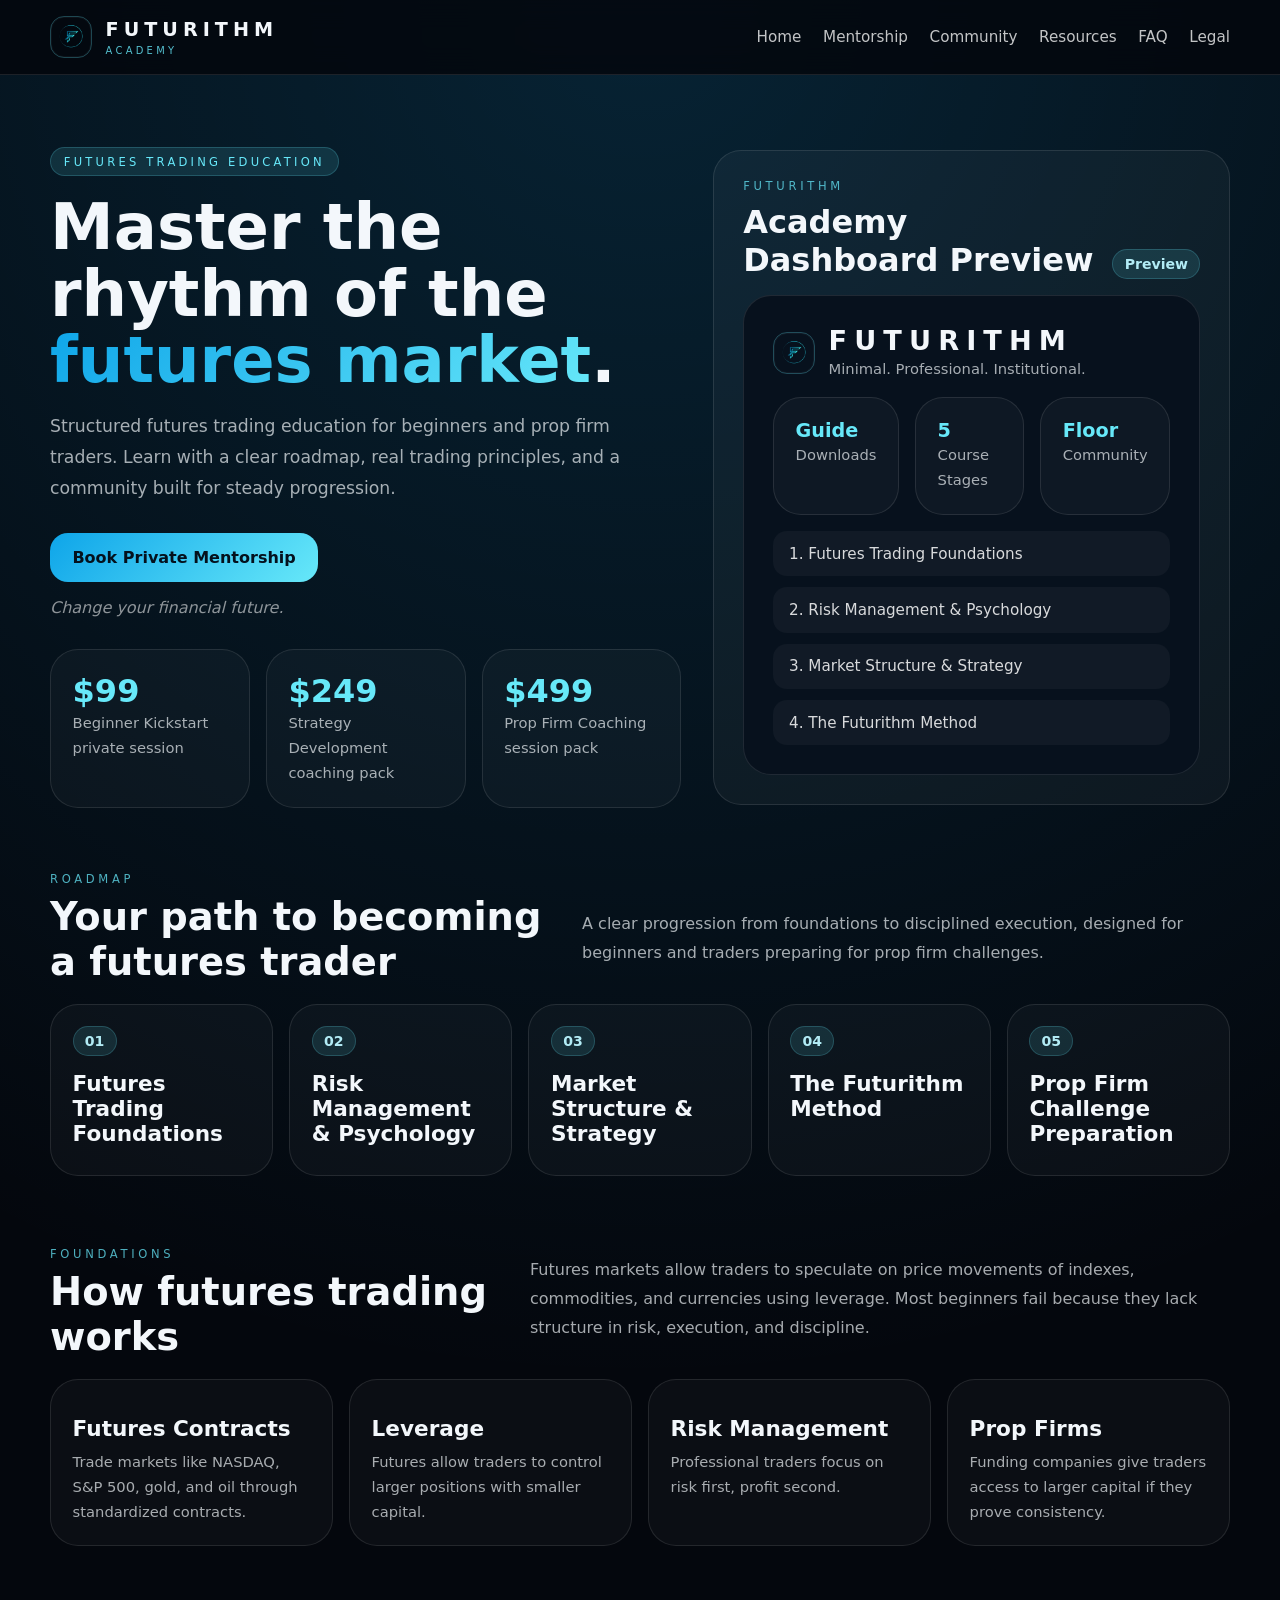
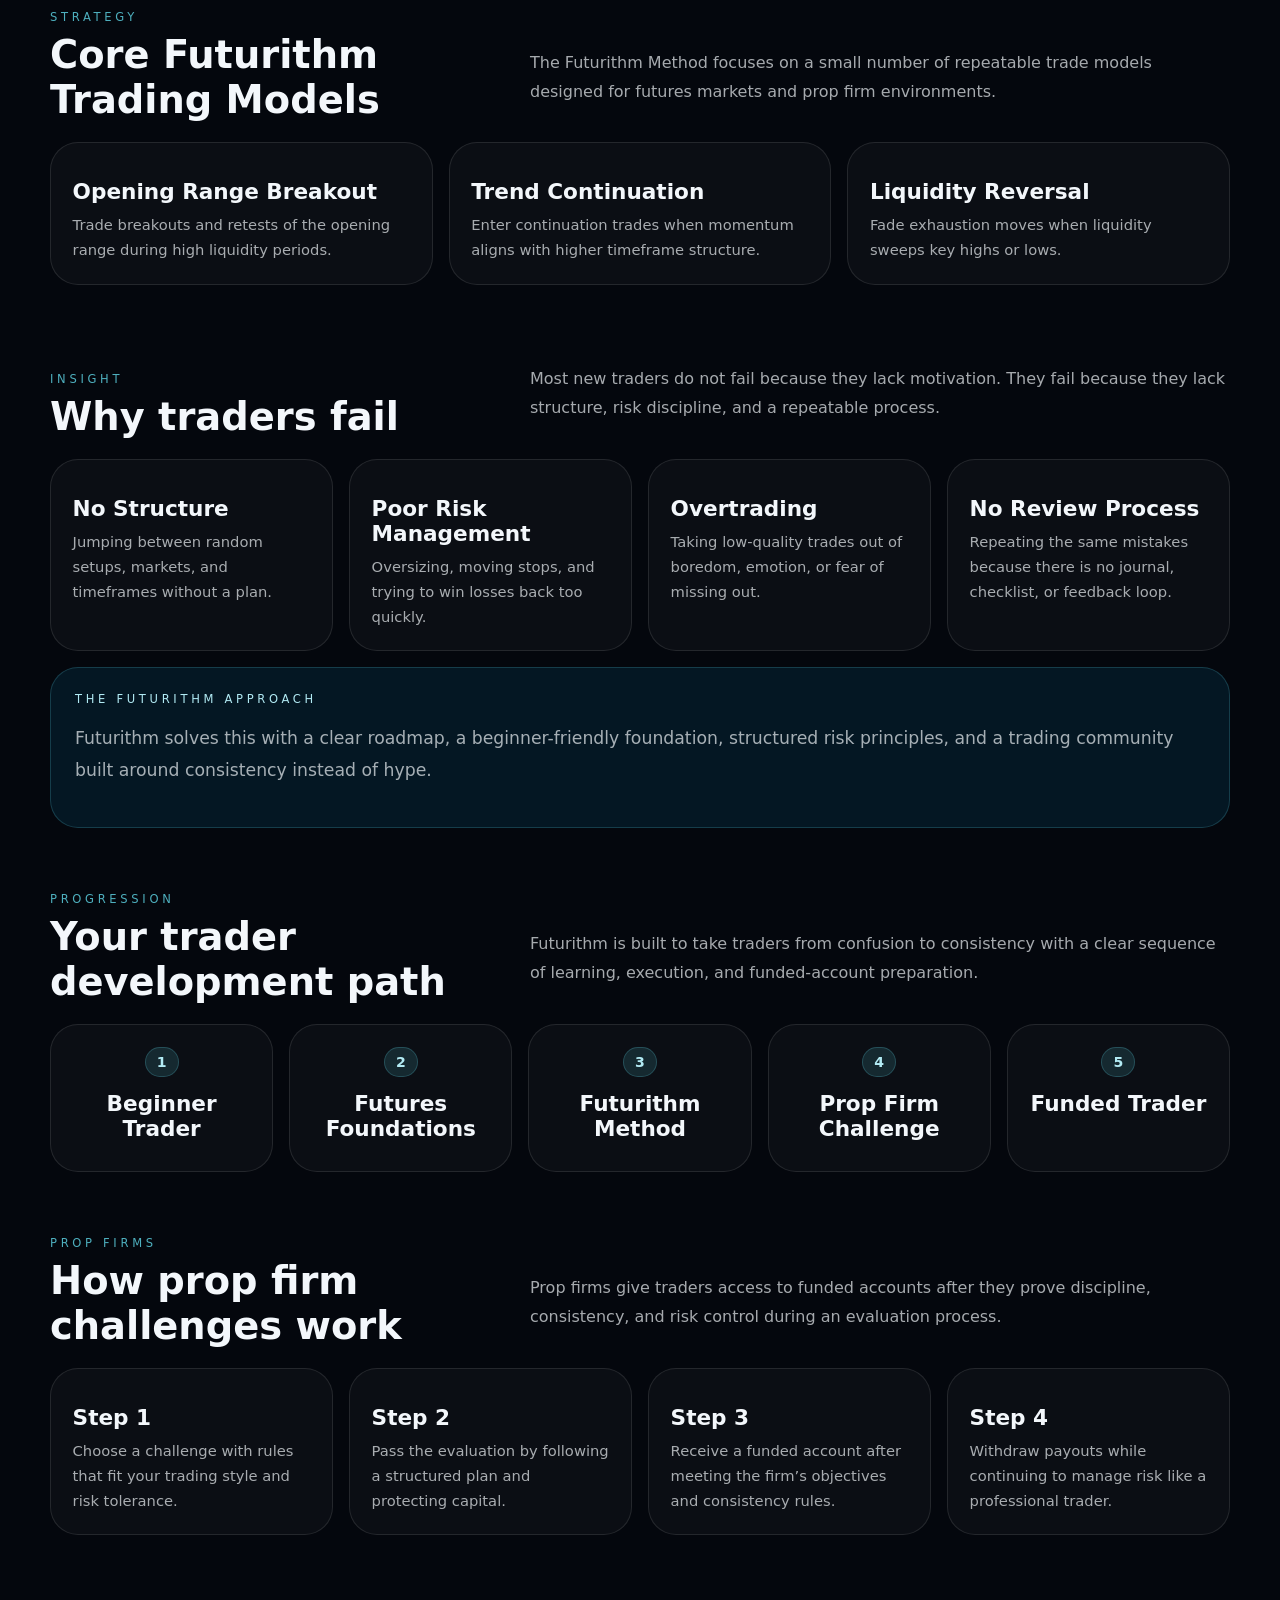
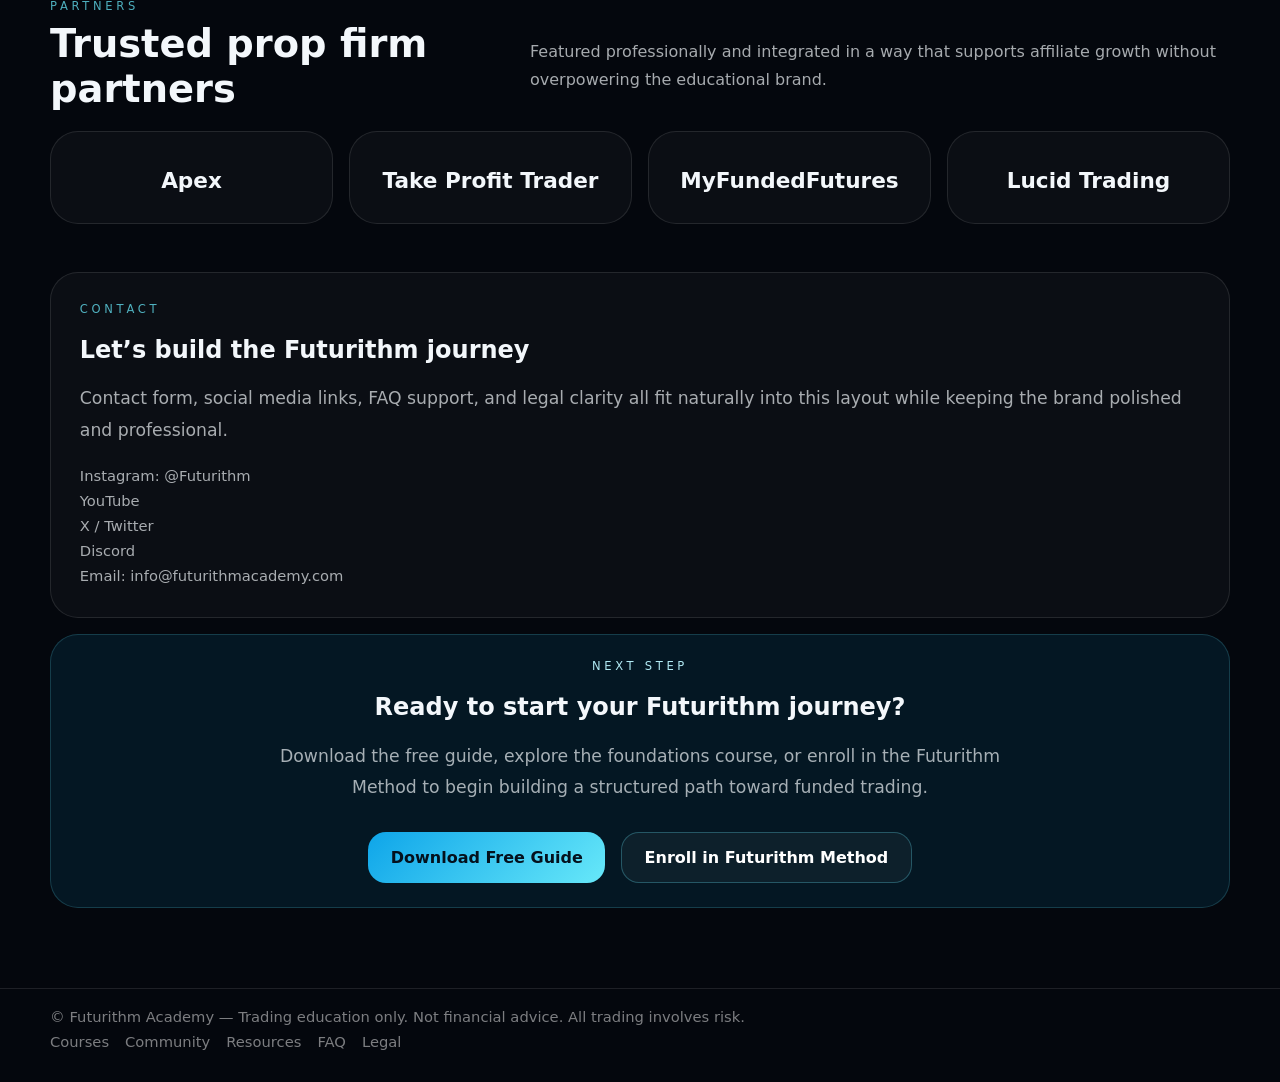
==== commit 99f870dd: "Update index.html" ====
--- a/index.html
+++ b/index.html
@@ -118,20 +118,6 @@
 
     <section class="section">
       <div class="section-header">
-        <div><div class="label">Framework</div><h2>The Futurithm Framework</h2></div>
-        <p>Futurithm is built around a structured trading philosophy that focuses on rhythm, structure, liquidity, disciplined execution, and risk control.</p>
-      </div>
-      <div class="grid-5">
-        <div class="card"><div class="item-title">Market Rhythm</div><div class="small">Markets move in cycles of expansion, pullback, continuation, and reversal.</div></div>
-        <div class="card"><div class="item-title">Structure</div><div class="small">Identify higher highs, lower lows, and key levels to understand context.</div></div>
-        <div class="card"><div class="item-title">Liquidity</div><div class="small">Price moves toward areas where orders exist like previous highs and lows.</div></div>
-        <div class="card"><div class="item-title">Execution</div><div class="small">Trades are taken only when structure, rhythm, and liquidity align.</div></div>
-        <div class="card"><div class="item-title">Risk Discipline</div><div class="small">Protecting capital and maintaining consistency are the true edge.</div></div>
-      </div>
-    </section>
-
-    <section class="section">
-      <div class="section-header">
         <div><div class="label">Strategy</div><h2>Core Futurithm Trading Models</h2></div>
         <p>The Futurithm Method focuses on a small number of repeatable trade models designed for futures markets and prop firm environments.</p>
       </div>
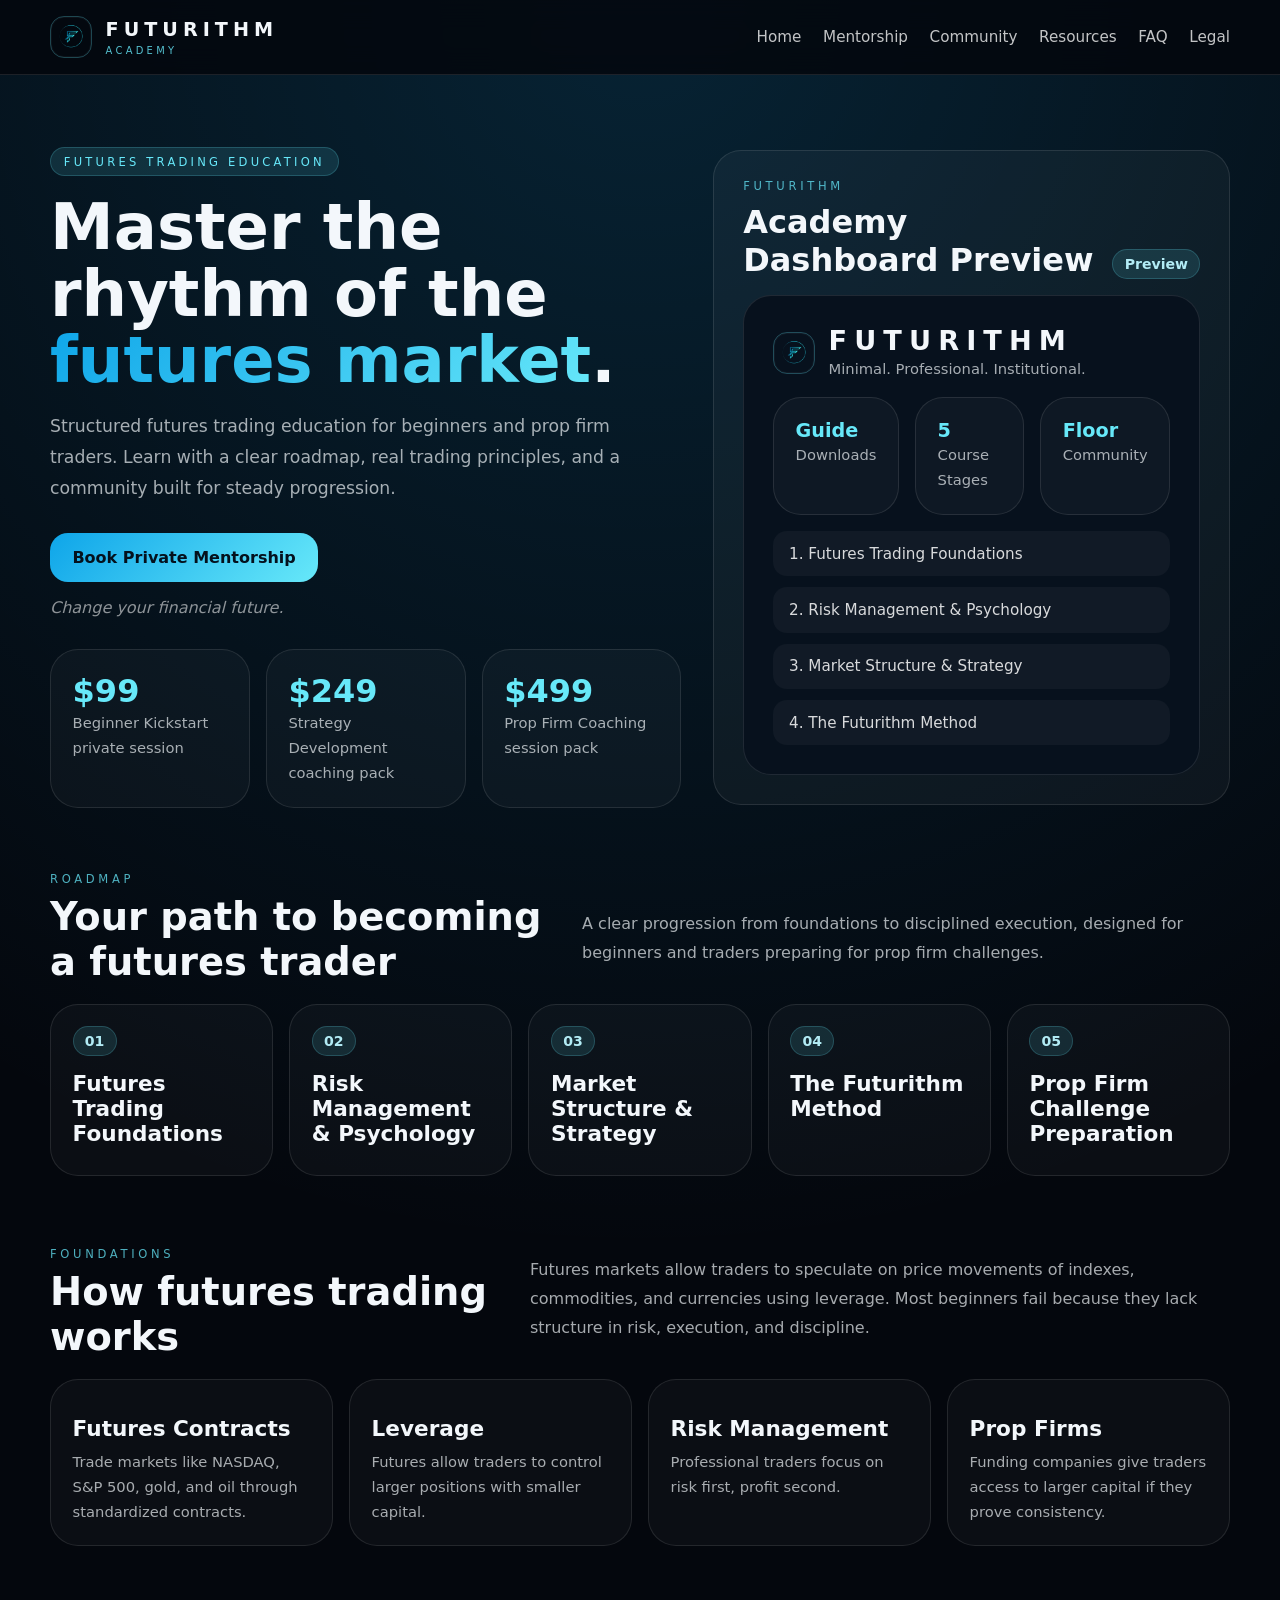
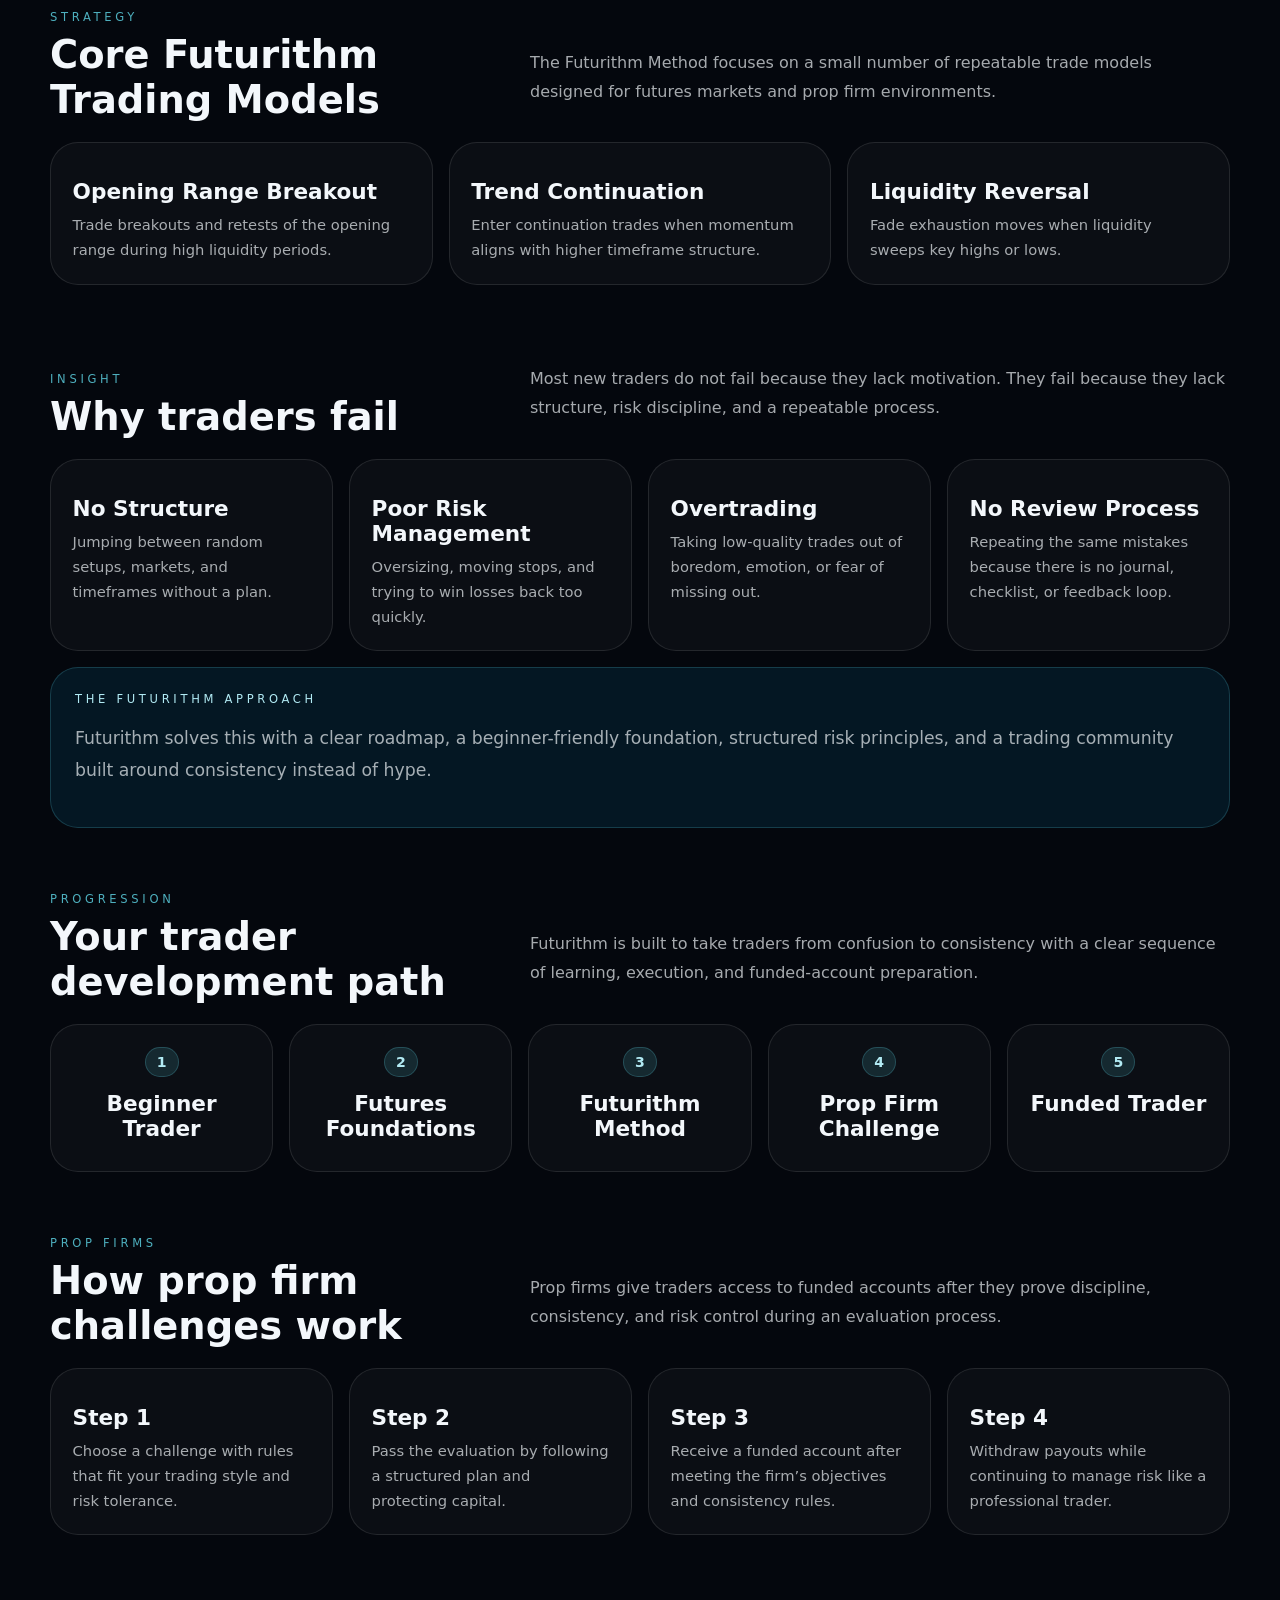
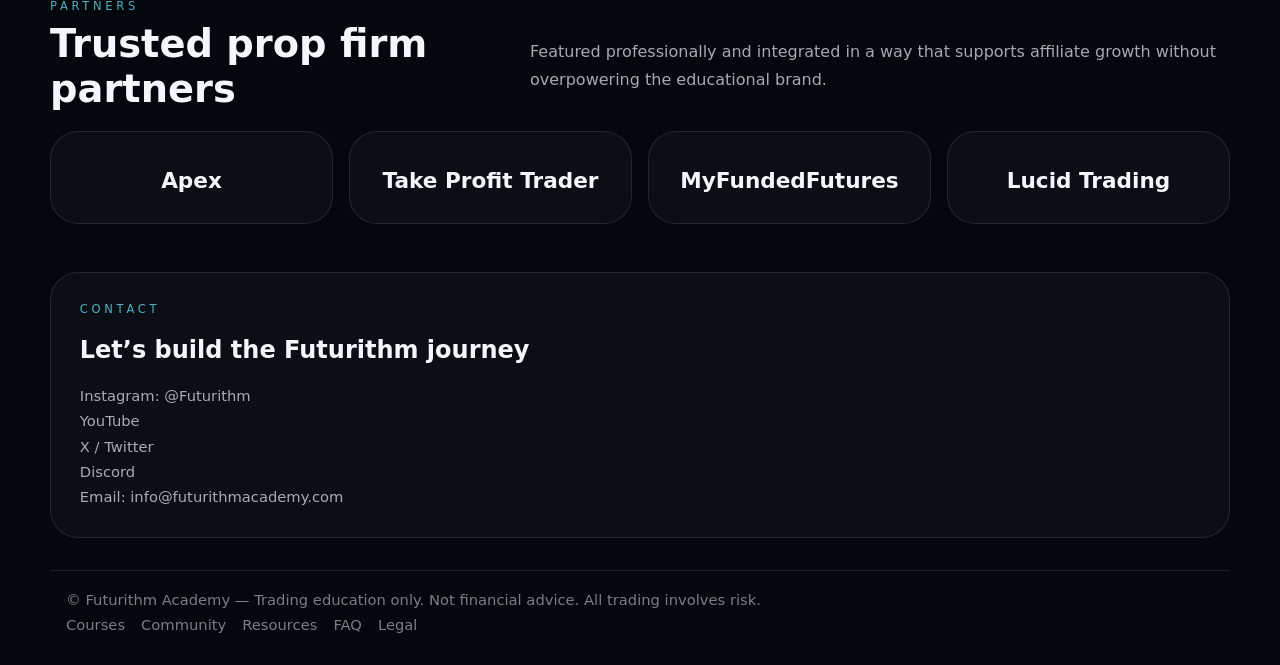
==== commit 6307a0ea: "Update index.html" ====
--- a/index.html
+++ b/index.html
@@ -188,7 +188,6 @@
         <div class="panel" id="contact">
           <div class="label">Contact</div>
           <h2>Let’s build the Futurithm journey</h2>
-          <p class="section-lead">Contact form, social media links, FAQ support, and legal clarity all fit naturally into this layout while keeping the brand polished and professional.</p>
           <div class="small">Instagram: @Futurithm</div>
           <div class="small">YouTube</div>
           <div class="small">X / Twitter</div>
@@ -197,19 +196,6 @@
         </div>
       </div>
     </section>
-
-    <section class="section">
-      <div class="split-highlight center">
-        <div class="label" style="color:rgba(186,246,255,.95)">Next Step</div>
-        <h2>Ready to start your Futurithm journey?</h2>
-        <p class="section-lead" style="max-width:760px;margin:0.8rem auto 0;">Download the free guide, explore the foundations course, or enroll in the Futurithm Method to begin building a structured path toward funded trading.</p>
-        <div class="button-row" style="justify-content:center;">
-          <a class="btn btn-primary" href="#free-guide">Download Free Guide</a>
-          <a class="btn btn-secondary" href="courses.html#enroll">Enroll in Futurithm Method</a>
-        </div>
-      </div>
-    </section>
-  </main>
 
   <footer class="footer">
     <div class="container">
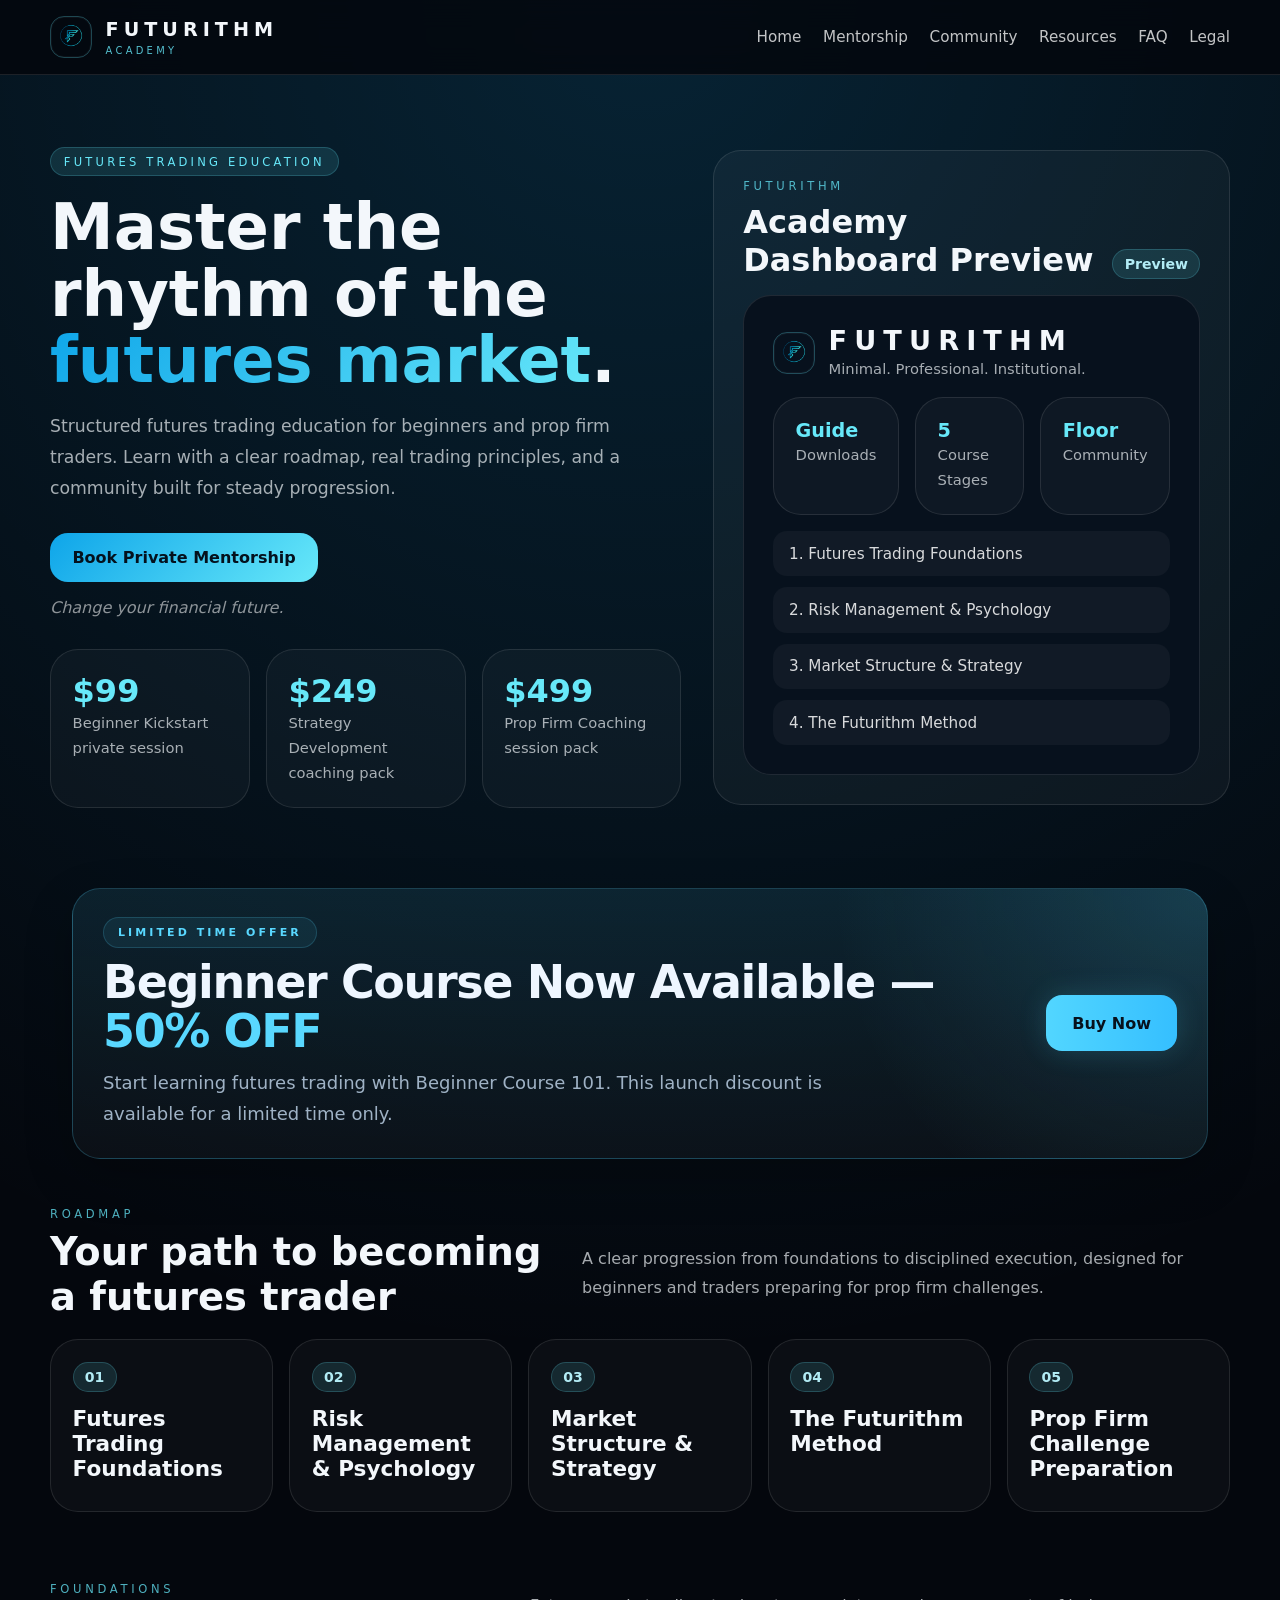
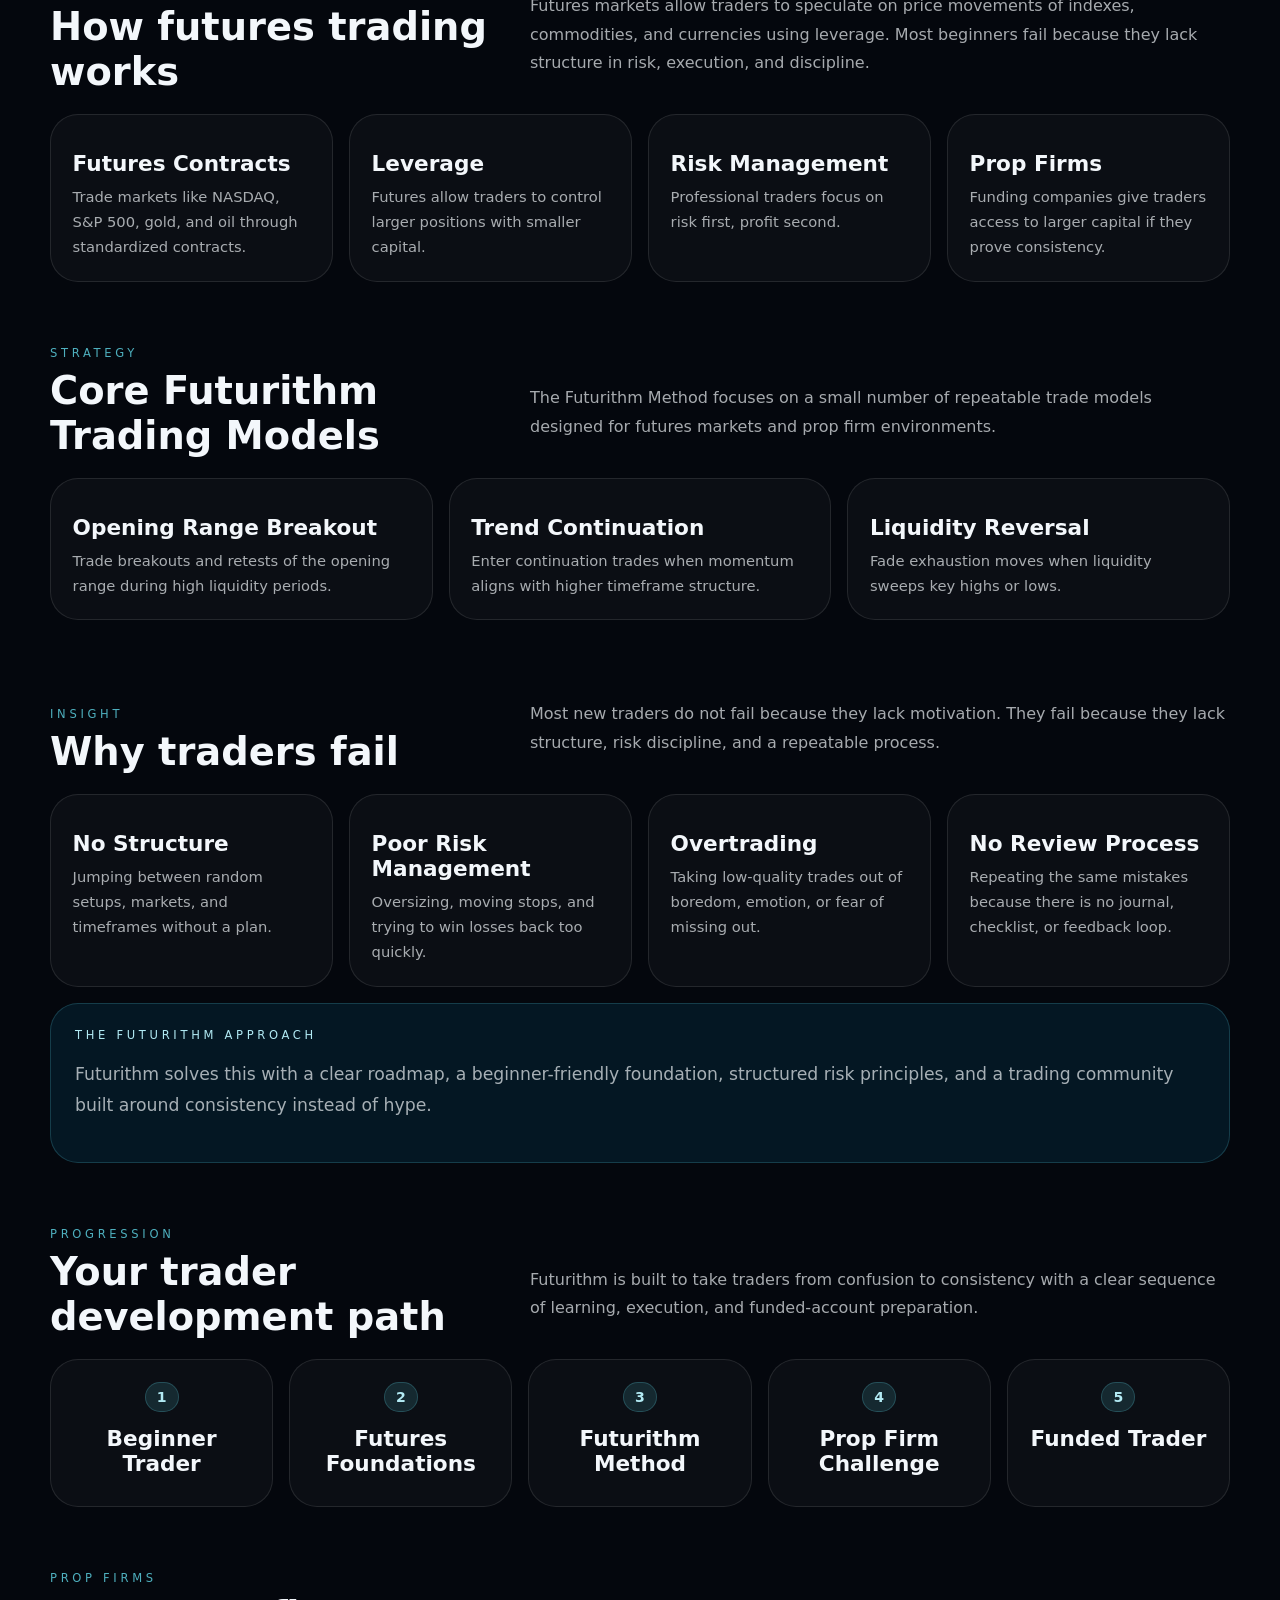
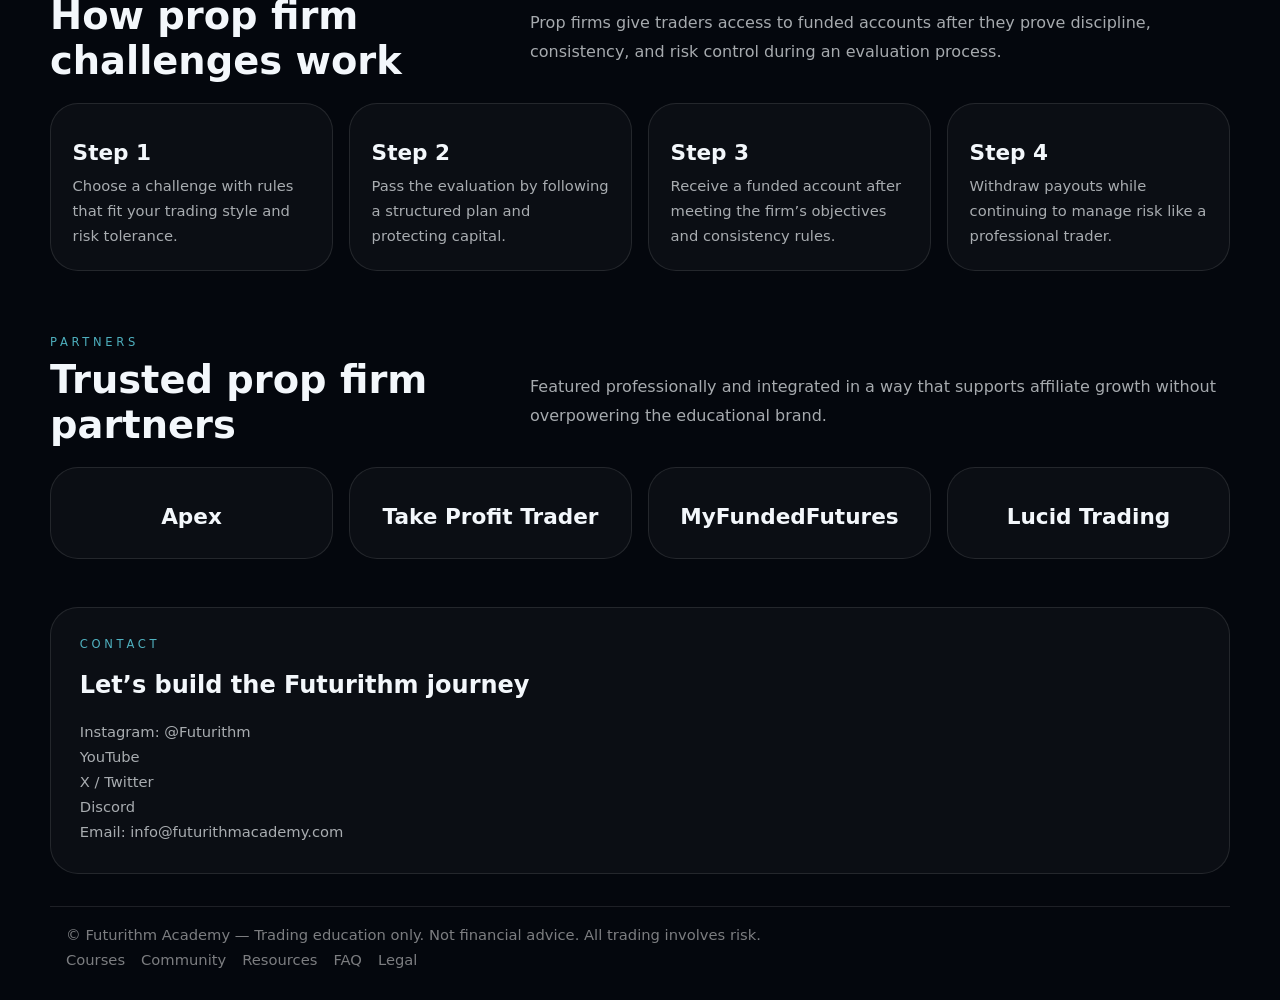
==== commit 0a7f7b9b: "Update index.html" ====
--- a/index.html
+++ b/index.html
@@ -86,6 +86,110 @@
       </div>
     </section>
 
+    <!-- Futurithm promo banner -->
+<section class="promo-banner">
+  <div class="promo-inner">
+    <div class="promo-copy">
+      <div class="promo-tag">Limited Time Offer</div>
+      <h2>Beginner Course Now Available — <span>50% OFF</span></h2>
+      <p>Start learning futures trading with Beginner Course 101. This launch discount is available for a limited time only.</p>
+    </div>
+    <div class="promo-actions">
+      <a class="promo-btn" href="REPLACE_WITH_YOUR_STRIPE_LINK">Buy Now</a>
+    </div>
+  </div>
+</section>
+
+<style>
+  .promo-banner{
+    margin:32px auto;
+    max-width:1180px;
+    padding:0 22px;
+  }
+  .promo-inner{
+    display:flex;
+    align-items:center;
+    justify-content:space-between;
+    gap:24px;
+    padding:28px 30px;
+    border-radius:28px;
+    border:1px solid rgba(82,214,255,.22);
+    background:
+      radial-gradient(circle at top right, rgba(82,214,255,.16), transparent 32%),
+      linear-gradient(180deg, rgba(82,214,255,.10), rgba(255,255,255,.03));
+    box-shadow:0 18px 48px rgba(0,0,0,.24);
+  }
+  .promo-copy h2{
+    margin:10px 0 10px;
+    font-size:clamp(28px,4vw,46px);
+    line-height:1.08;
+    color:#eef6ff;
+    letter-spacing:-.03em;
+  }
+  .promo-copy h2 span{
+    color:#59d8ff;
+  }
+  .promo-copy p{
+    margin:0;
+    max-width:760px;
+    color:#9fb2c5;
+    font-size:18px;
+    line-height:1.75;
+  }
+  .promo-tag{
+    display:inline-flex;
+    padding:8px 14px;
+    border-radius:999px;
+    border:1px solid rgba(82,214,255,.18);
+    background:rgba(82,214,255,.08);
+    color:#59d8ff;
+    text-transform:uppercase;
+    letter-spacing:.28em;
+    font-size:11px;
+    font-weight:700;
+  }
+  .promo-actions{
+    flex:0 0 auto;
+    display:flex;
+    align-items:center;
+    justify-content:center;
+  }
+  .promo-btn{
+    display:inline-flex;
+    align-items:center;
+    justify-content:center;
+    min-height:56px;
+    padding:0 26px;
+    border-radius:16px;
+    background:linear-gradient(90deg,#52d6ff,#35bfff);
+    color:#07111d;
+    font-weight:800;
+    text-decoration:none;
+    box-shadow:0 0 28px rgba(82,214,255,.18);
+    white-space:nowrap;
+  }
+  .promo-btn:hover{
+    transform:translateY(-1px);
+    transition:.18s ease;
+  }
+  @media (max-width:860px){
+    .promo-inner{
+      flex-direction:column;
+      align-items:flex-start;
+      padding:24px;
+    }
+    .promo-actions{
+      width:100%;
+    }
+    .promo-btn{
+      width:100%;
+    }
+    .promo-copy p{
+      font-size:16px;
+    }
+  }
+</style>
+
     <section class="section">
       <div class="section-header">
         <div>
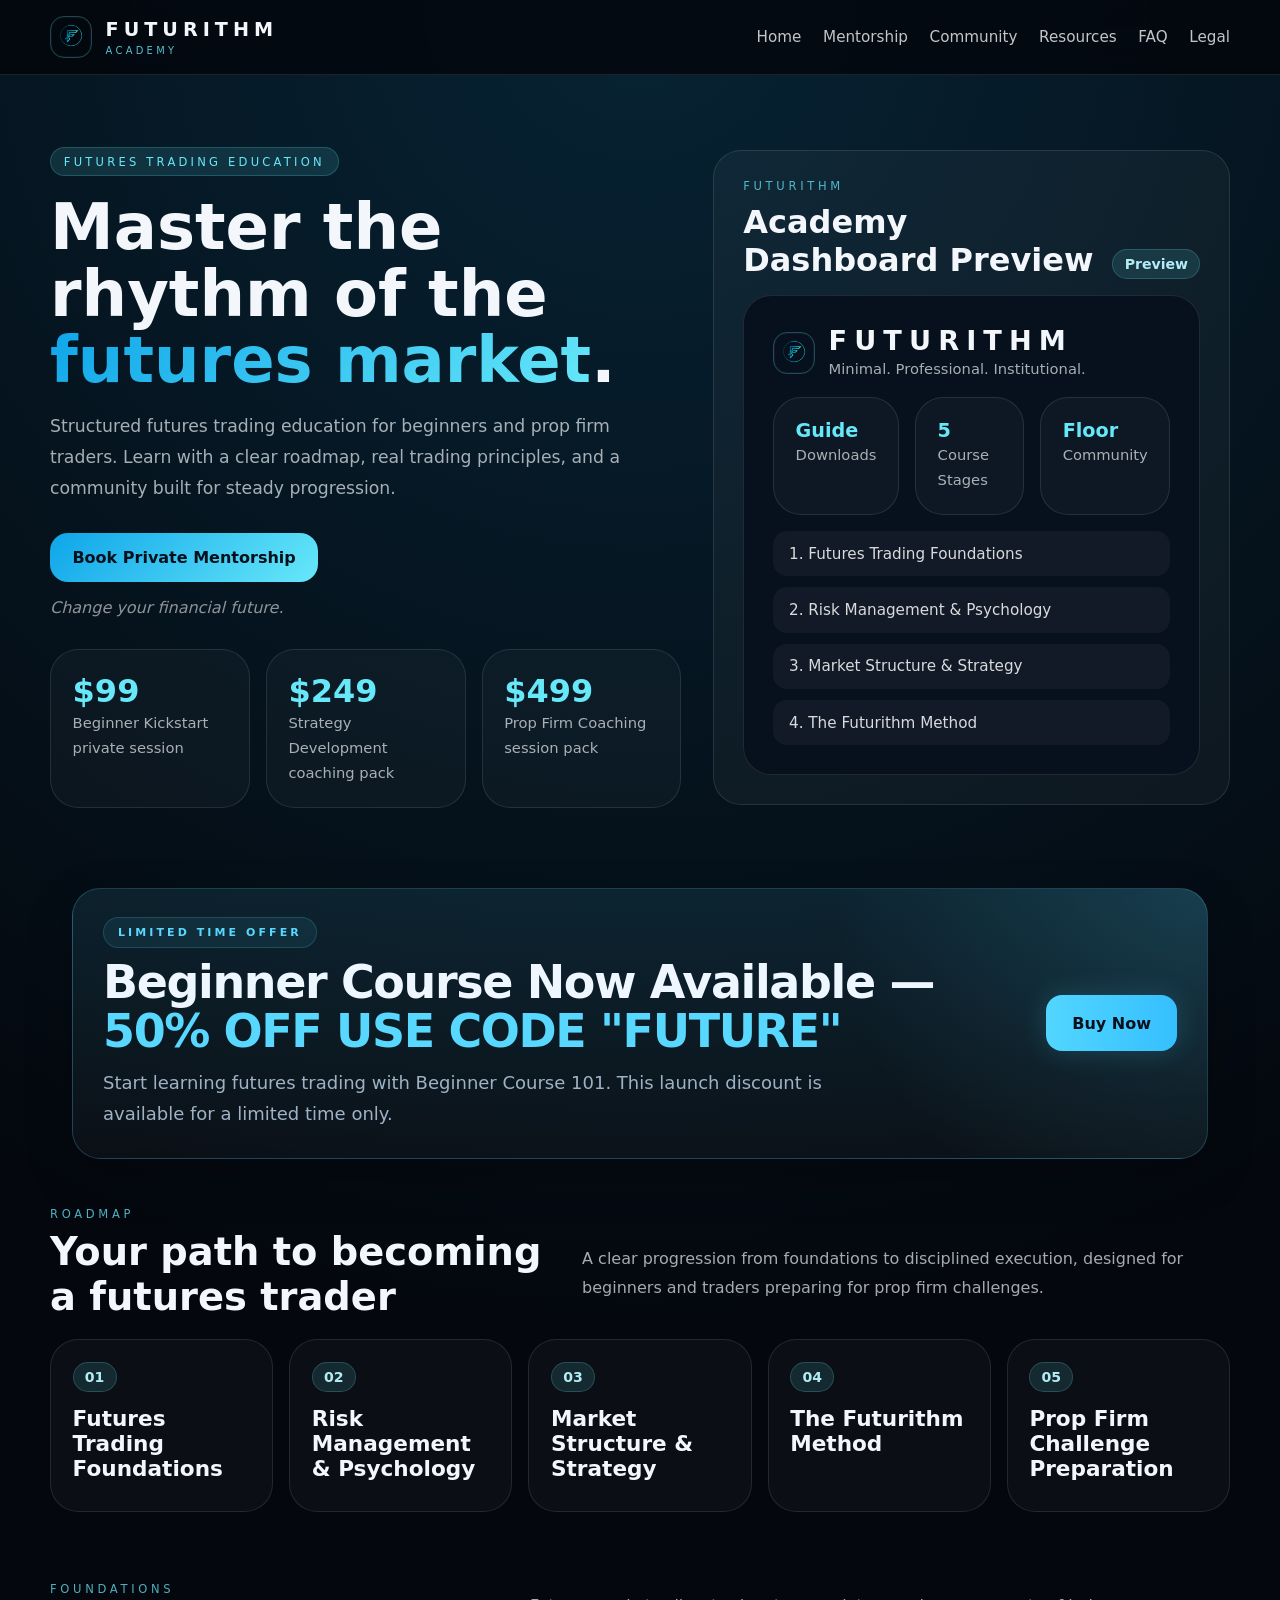
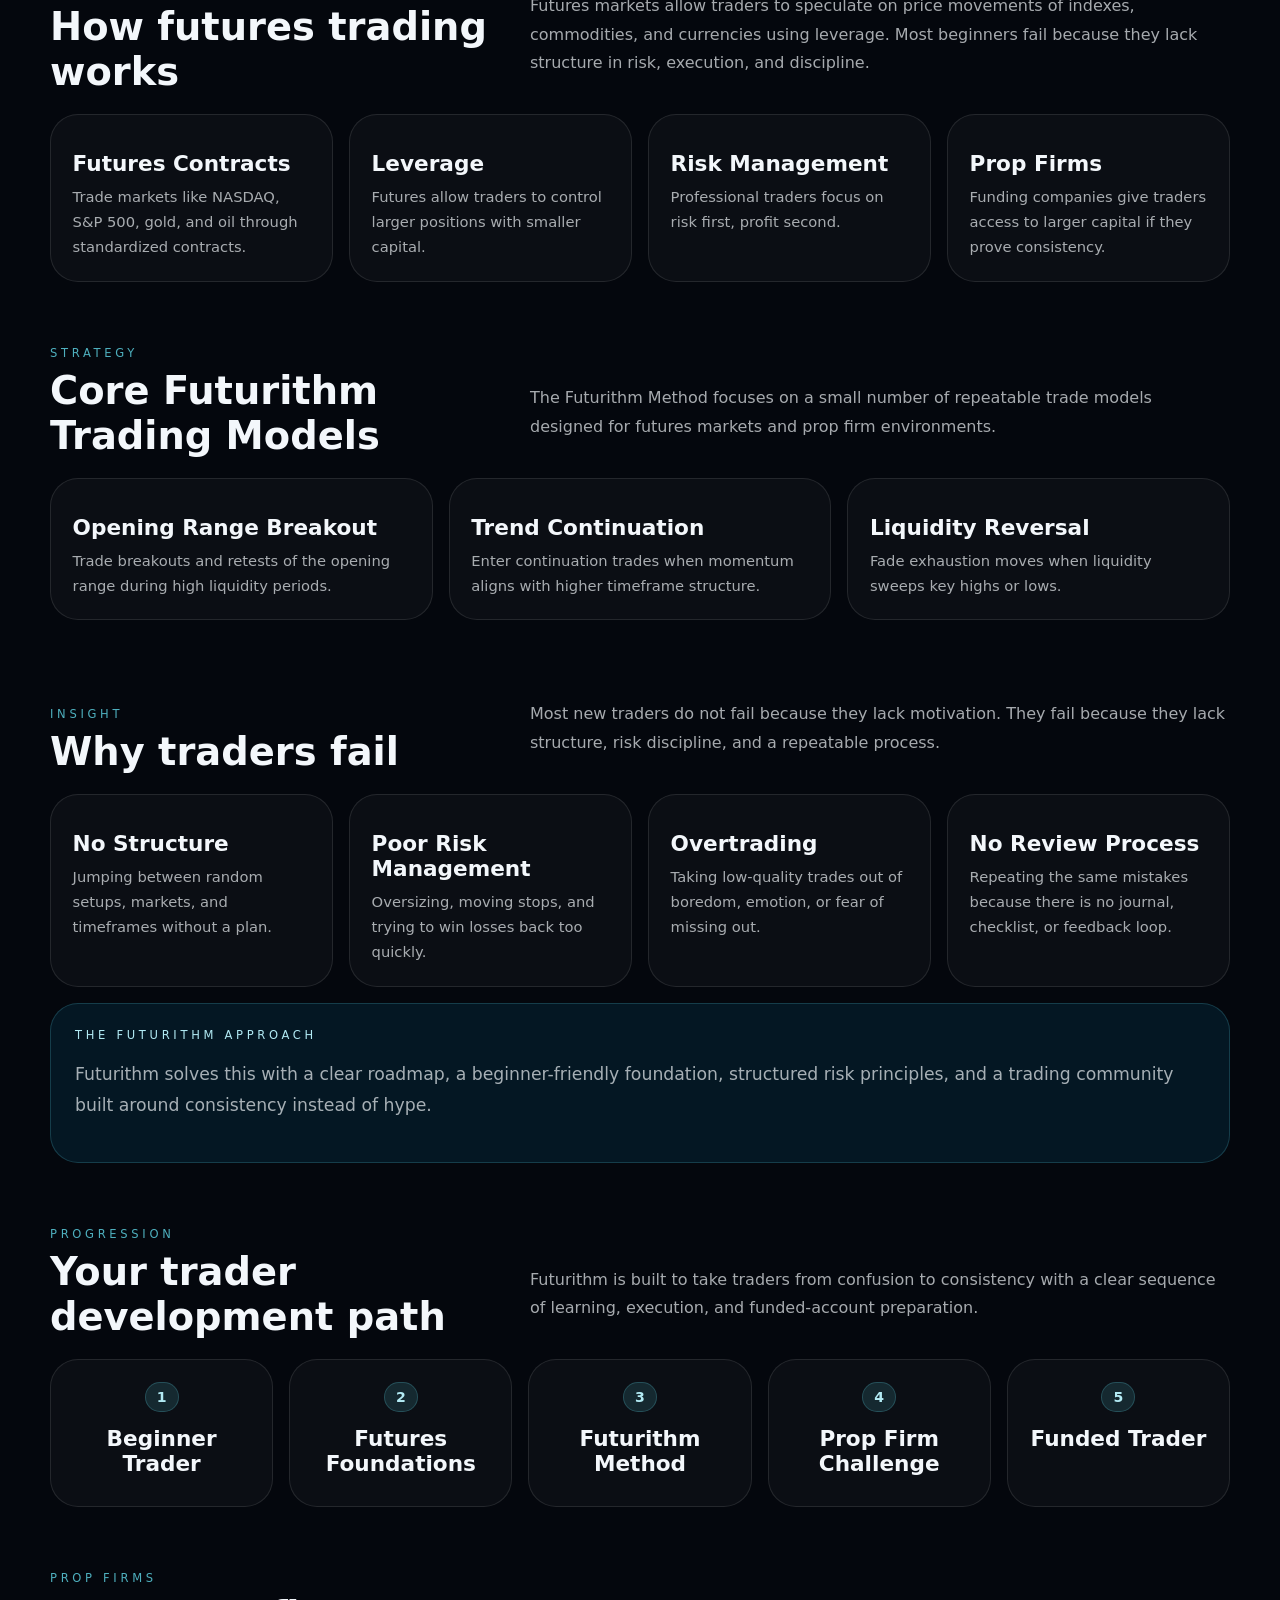
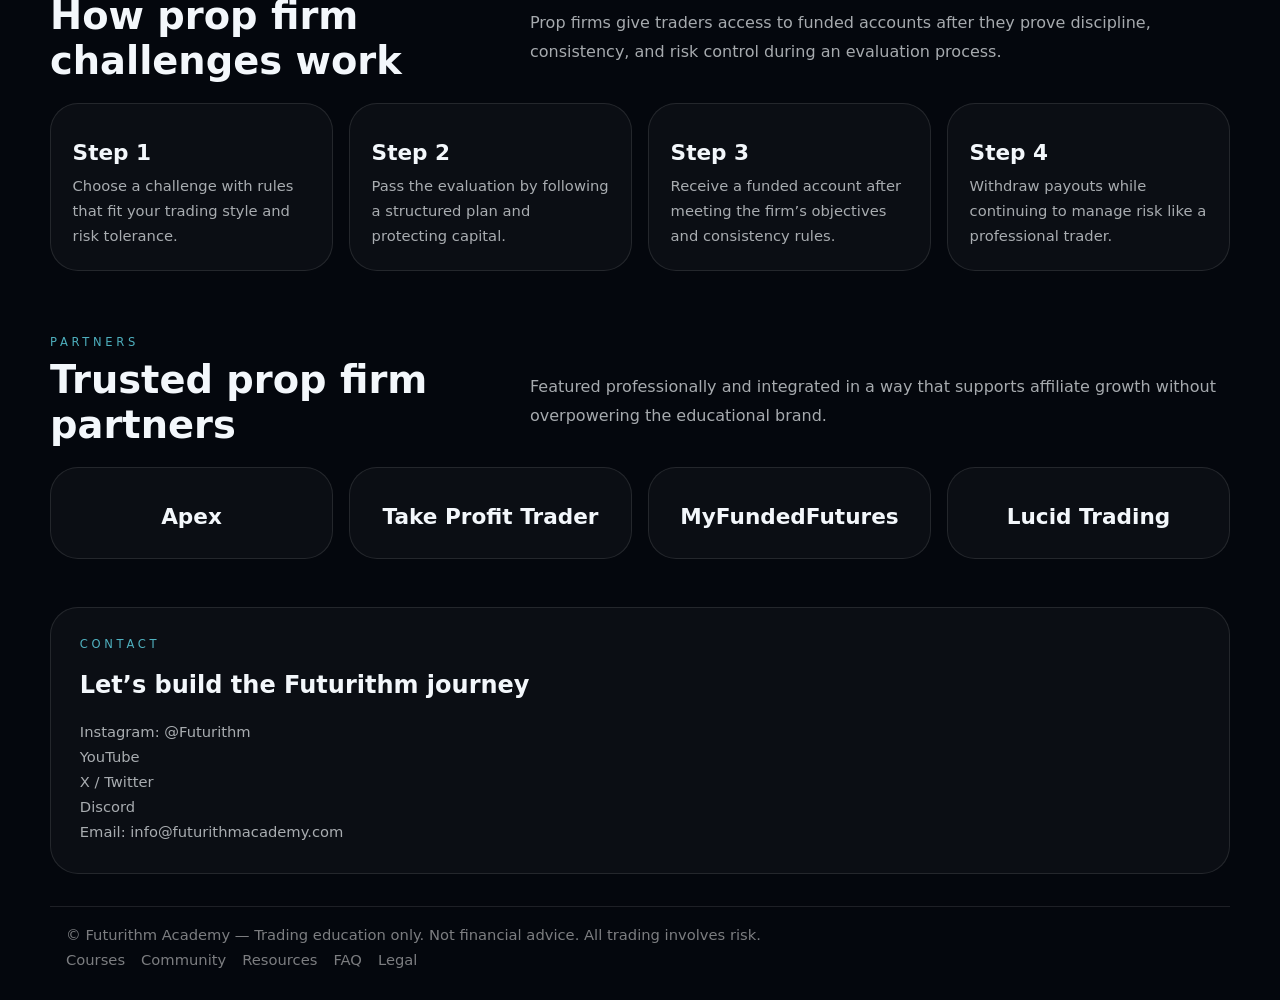
==== commit f06954c4: "Update index.html" ====
--- a/index.html
+++ b/index.html
@@ -91,11 +91,11 @@
   <div class="promo-inner">
     <div class="promo-copy">
       <div class="promo-tag">Limited Time Offer</div>
-      <h2>Beginner Course Now Available — <span>50% OFF</span></h2>
+      <h2>Beginner Course Now Available — <span>50% OFF USE CODE "FUTURE"</span></h2>
       <p>Start learning futures trading with Beginner Course 101. This launch discount is available for a limited time only.</p>
     </div>
     <div class="promo-actions">
-      <a class="promo-btn" href="REPLACE_WITH_YOUR_STRIPE_LINK">Buy Now</a>
+      <a class="promo-btn" href="https://buy.stripe.com/3cI4gAaPH41F8l95rmg7e05">Buy Now</a>
     </div>
   </div>
 </section>
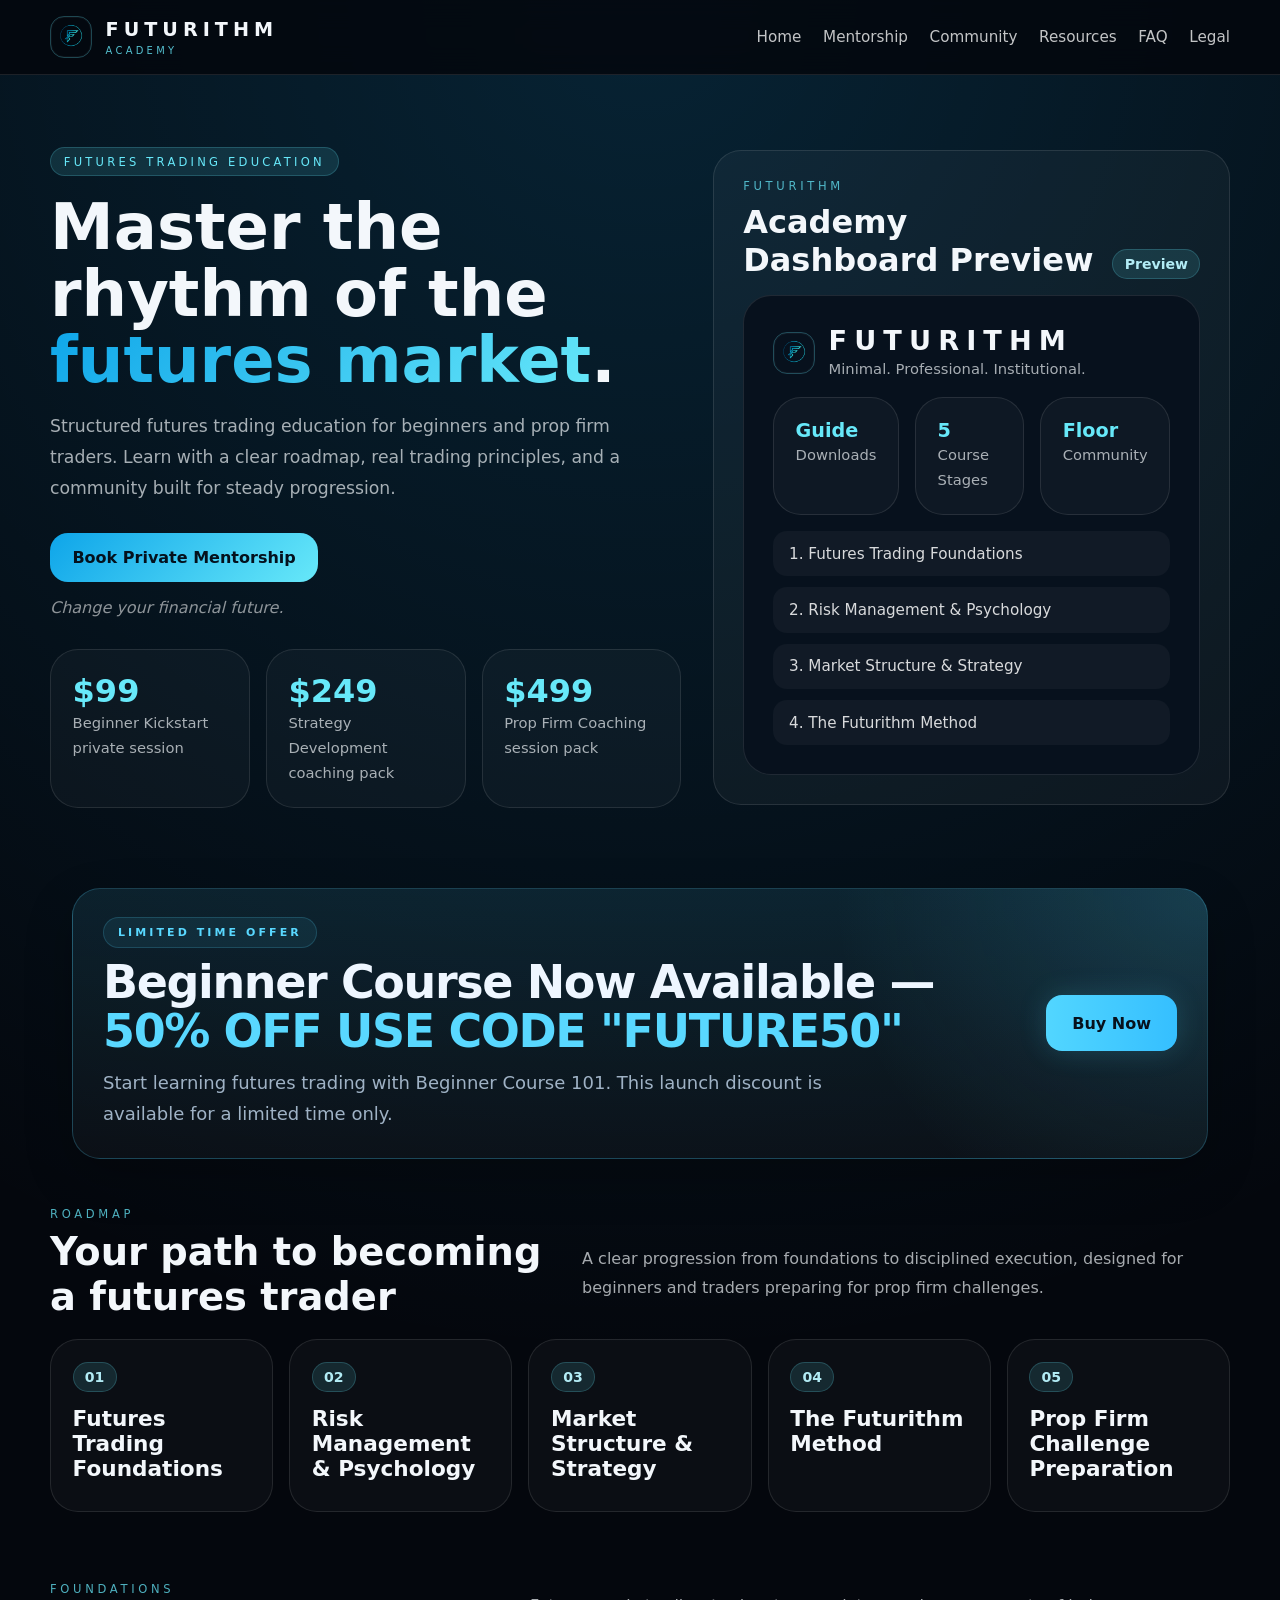
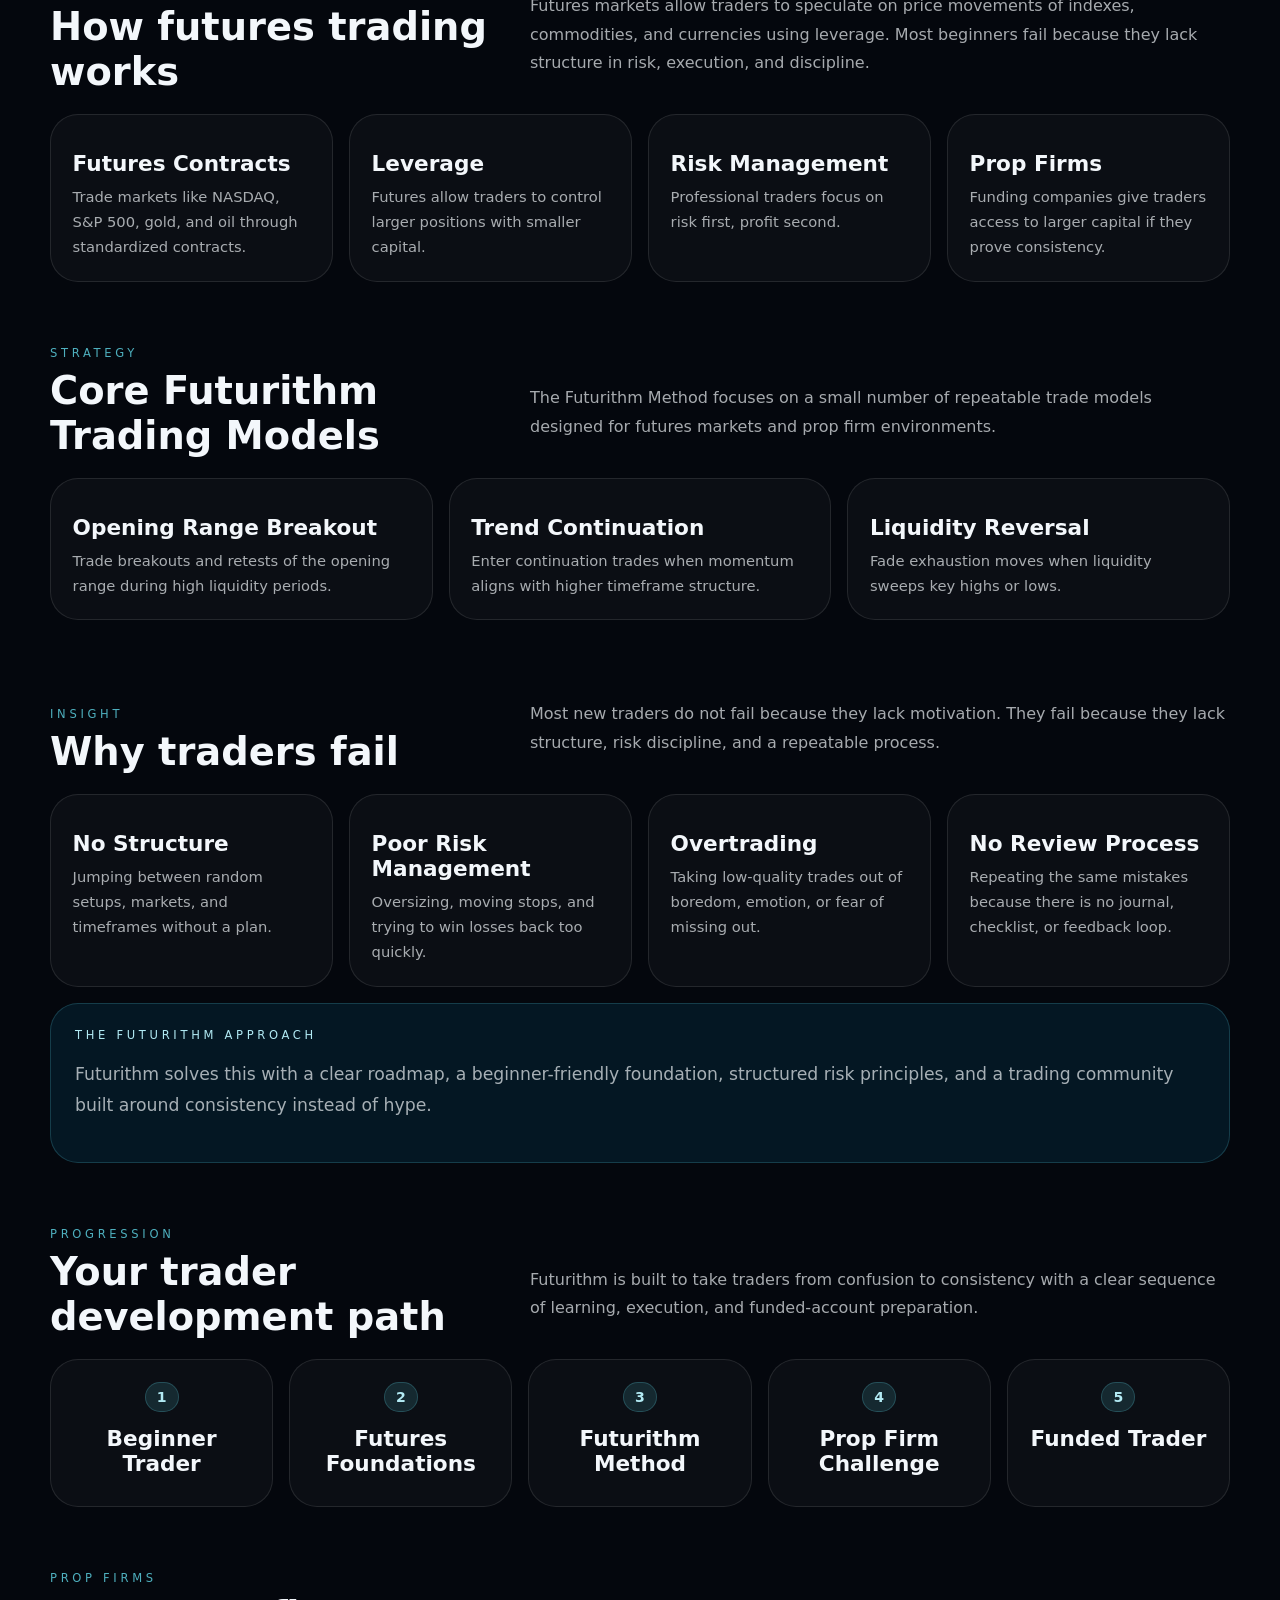
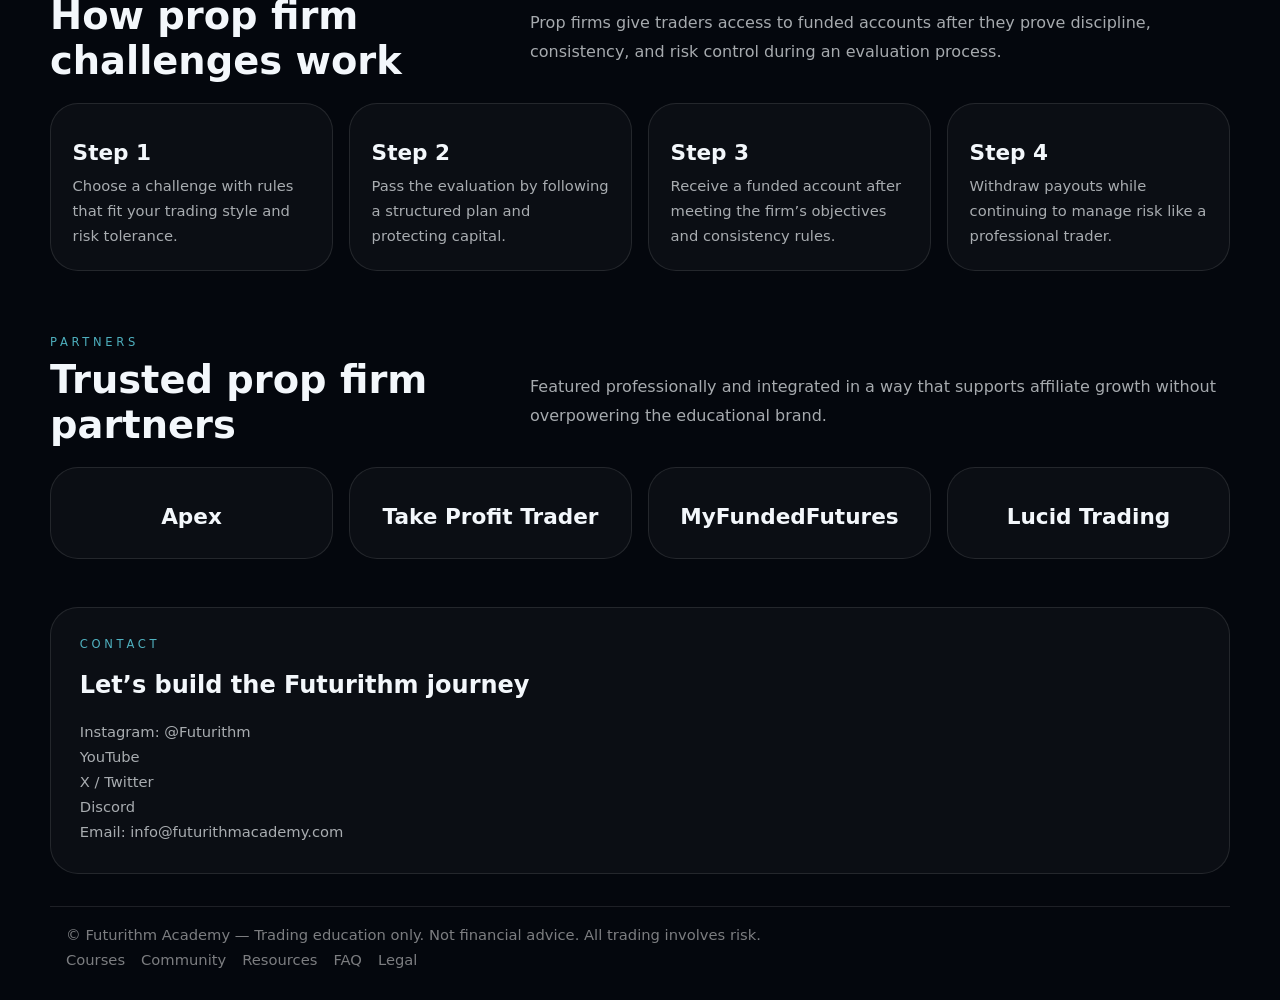
==== commit ddc8b29d: "Update index.html" ====
--- a/index.html
+++ b/index.html
@@ -91,7 +91,7 @@
   <div class="promo-inner">
     <div class="promo-copy">
       <div class="promo-tag">Limited Time Offer</div>
-      <h2>Beginner Course Now Available — <span>50% OFF USE CODE "FUTURE"</span></h2>
+      <h2>Beginner Course Now Available — <span>50% OFF USE CODE "FUTURE50"</span></h2>
       <p>Start learning futures trading with Beginner Course 101. This launch discount is available for a limited time only.</p>
     </div>
     <div class="promo-actions">
